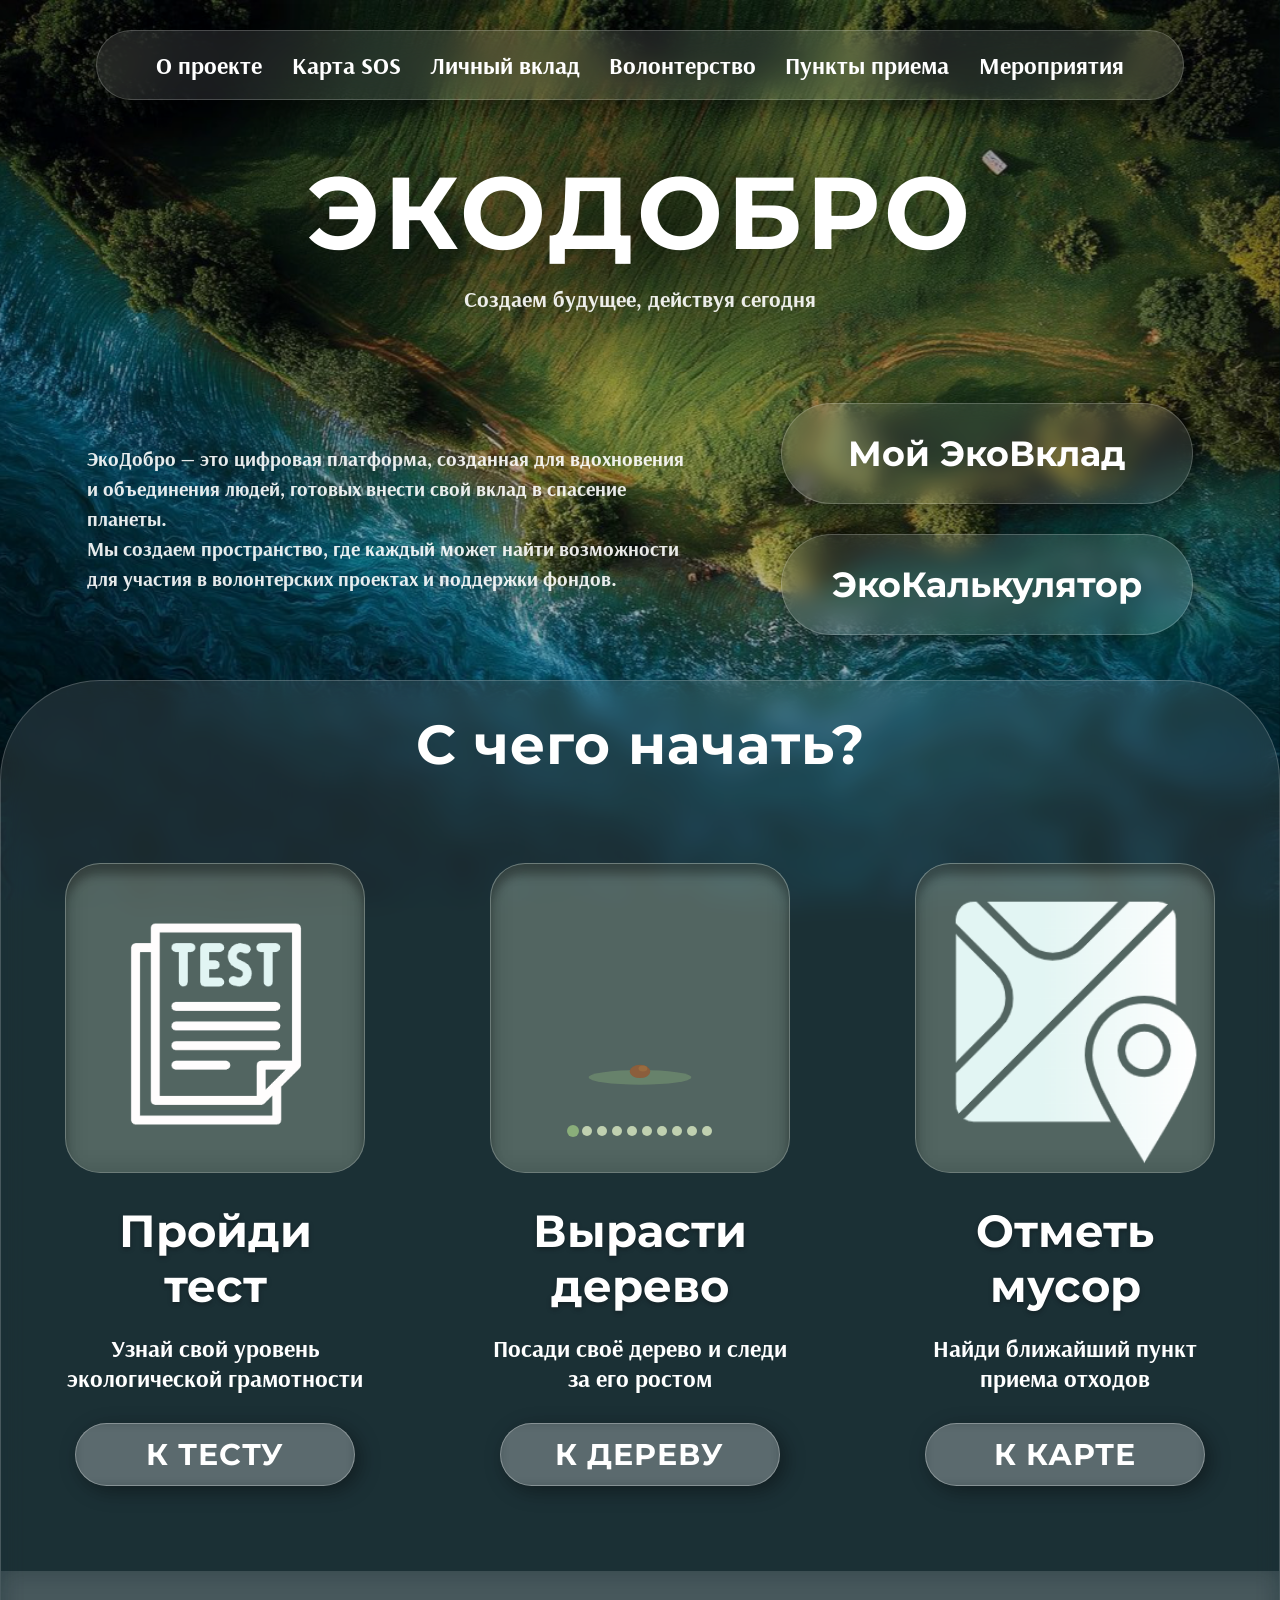
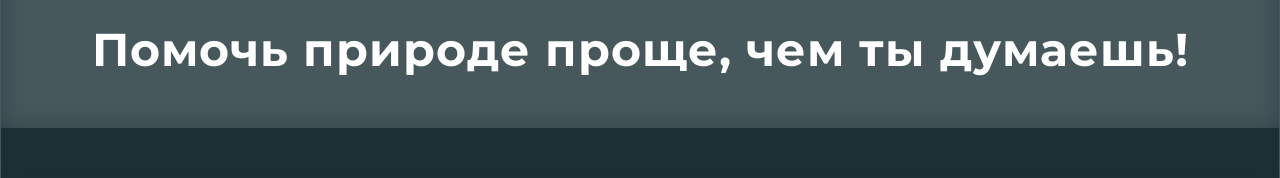
==== public_html/index.html @ e8416337 "Первый коммит: загрузка проекта ЭкоДобро" ====
<!DOCTYPE html>
<html lang="ru">
<head>
    <link rel="icon" type="image/png" href="img/logotype.png">
    <meta charset="UTF-8">
    <meta name="viewport" content="width=device-width, initial-scale=1.0">
    <title>ЭкоДобро — Главная</title>
    <!-- Подключение шрифтов Montserrat (700) и Arsenal (400, 700) -->
    <link rel="preconnect" href="https://fonts.googleapis.com">
    <link rel="preconnect" href="https://fonts.gstatic.com" crossorigin>
    <link href="https://fonts.googleapis.com/css2?family=Montserrat:wght@700&family=Arsenal:wght@400;700&display=swap" rel="stylesheet">

    <!-- Подключение вашего файла стилей -->
    <link rel="stylesheet" href="css/css.css"> 
</head>
<body>

    <div class="main-hero">
        <!-- Фоновое изображение -->
        <img class="main-hero-bg-img" src="img/Background.jpg" alt="Фон">
        <div class="main-hero-overlay"></div>
        
        <!-- ПАНЕЛЬ МЕНЮ: РАВНОМЕРНО РАСПРЕДЕЛЕНА -->
        <nav class="main-nav-panel">
            <a href="about.html">О проекте</a>
            <a href="karta-SOS.html">Карта SOS</a>
            <a href="lichniy-vclad.html">Личный вклад</a>
            <a href="volunteer.php">Волонтерство</a>
            <a href="pynkty-priema.html">Пункты приема</a>
            <a href="events.php">Мероприятия</a>
        </nav>

        <!-- ЦЕНТРАЛЬНЫЙ ЗАГОЛОВОК С ТЕНЬЮ-ПОДЛОЖКОЙ -->
        <div class="main-header">
            <div class="main-text-glow"></div> <!-- Овальная тень из ТЗ -->
            <h1>ЭКОДОБРО</h1>
            <p>Создаем будущее, действуя сегодня</p>
        </div>

        <!-- ЦЕНТРАЛЬНАЯ ЧАСТЬ -->
        <div class="main-center-content">
            <div class="main-description">
                <p>ЭкоДобро — это цифровая платформа, созданная для вдохновения и объединения людей, готовых внести свой вклад в спасение планеты.</p>
                <p>Мы создаем пространство, где каждый может найти возможности для участия в волонтерских проектах и поддержки фондов.</p>
            </div>

            <div class="main-side-buttons">
                <a href="javascript:void(0)" onclick="redirectToAccount()" class="main-glass-btn">Мой ЭкоВклад</a>
                <a href="lichniy-vclad.html#ecokalkulator" class="main-glass-btn">ЭкоКалькулятор</a>
            </div>
        </div>
        <!-- НИЖНЯЯ ЧАСТЬ -->
        <div class="main-bottom-content">
        <div class="start-text">
           <p>С чего начать?</p>
        </div>
        <div class="cards-container">
            <!-- Карточка 1 -->
            <div class="action-card">
                <div class="empty-icon-container">
                    <div class="img-test">
                     <img src = "img/test.png">
                    </div>
                </div>
                <h3 class="card-title">Пройди тест</h3>
                <p class="card-description">Узнай свой уровень экологической грамотности</p>
                <a href="lichniy-vclad.html#ecokalkulator" class="card-btn">К ТЕСТУ</a>
            </div>
            <!-- Карточка 2 -->
            <div class="action-card">
                <div class="empty-icon-container">
                    <div id="demoTreeWidget">
                </div>
                <!-- Подключаем скрипт демо-дерева -->
                <script src="js/tree_demo.js"></script></div>
                <h3 class="card-title">Вырасти дерево</h3>
                <p class="card-description">Посади своё дерево и следи за его ростом</p>
                <a href="vhod.php" class="card-btn">К ДЕРЕВУ</a>
            </div>
            <!-- Карточка 3 -->
            <div class="action-card">
                <div class="empty-icon-container">
                    <div class="img-map">
                    <img src = "img/map.png">
                    </div>
                </div>
                <h3 class="card-title">Отметь мусор</h3>
                <p class="card-description">Найди ближайший пункт приема отходов</p>
                <a href="karta-SOS.html" class="card-btn">К КАРТЕ</a>
            </div>
        </div>
        
        <!-- МОТИВАЦИОННАЯ ФРАЗА - ОТДЕЛЬНЫЙ БЛОК, НЕ ВНУТРИ КАРТОЧКИ! -->
        <div class="motivation-container">
            <div class="motivation-text">
               <p>Помочь природе проще, чем ты думаешь!</p>
            </div>
        </div>
    </div>
</div>
<script>
function redirectToAccount() {
    fetch('check_session.php')
        .then(response => response.json())
        .then(data => {
            if (data.logged_in) {
                window.location.href = 'lk.php';
            } else {
                window.location.href = 'vhod.php';
            }
        })
        .catch(() => {
            window.location.href = 'vhod.php';
        });
}
</script>
</body>
</main-body>
</html>
---- public_html/css/css.css ----
:root {
            --glass-bg: rgba(255, 255, 255, 0.1);
            --glass-border: rgba(255, 255, 255, 0.2);
            --shadow-dark: 0 10px 30px rgba(0, 0, 0, 0.5);
            --shadow-button: 5px 5px 20px rgba(0, 0, 0, 0.4);
        }
* {
    margin: 0;
    padding: 0;
    box-sizing: border-box;
}

/*===== ОБЩИЙ КОНТЕЙНЕР ДЛЯ ОСНОВНЫХ СТРАНИЦ ===============================================*/

body {
    background: #02191f;
    min-height: 100vh;
    display: flex;
    justify-content: center;
    align-items: center;
    position: relative;
}

/* Фон на всю страницу */
.hero-bg {
    position: absolute;
    top: 0;
    left: 0;
    width: 100%;
    height: 699px;
    z-index: 0;
    overflow: hidden;
}

.hero-bg img {
    width: 100%;
    height: 100%;
    object-fit: cover;
    object-position: center top;
}



/* Градиент для плавного перехода */
.gradient-transition {
    position: absolute;
    top: 0;
    left: 0;
    width: 100%;
    height: 900px;
    background: linear-gradient(to bottom, 
        rgba(2,25,31,0) 0%, 
        rgba(2,25,31,0.3) 30%,
        rgba(2,25,31,0.7) 60%,
        #02191f 100%);
    pointer-events: none;
    z-index: 1;
}

/* Контейнер контента */
.content-container {
    position: relative;
    z-index: 10;
    width: 1280px;
    margin: 0 auto;
}

main {
    position: relative;
    width: 1280px;
    background: transparent;
    min-height: 1000px;
}

/* ========== МЕНЮ ========== */
.menu-bg {
    margin: 30px auto 0; /* Центрирует меню по горизонтали */
    display: flex;
    align-items: center;
    position: relative;
    justify-content: space-evenly;
    padding: 13px 30px;
    background: var(--glass-bg);
    backdrop-filter: blur(15px);
    -webkit-backdrop-filter: blur(15px);
    border: 1px solid var(--glass-border);
    border-radius: 50px;
    width: 1200px;
    box-shadow: var(--shadow-dark);
    z-index: 100;

} 

.logo-link img {
    height: 60px; 
    display: flex;
}

.menu-bg a {
            color: white;
            text-decoration: none;
            /* ШРИФТ ARSENAL ДЛЯ МЕНЮ */
            font-family: 'Arsenal', sans-serif;
            font-weight: 700;
            font-size: 24px;
            transition: transform 0.3s ease, color 0.3s ease;
            display: inline-block;
}

.menu-bg a:hover {
    transform: scale(1.15);
    color: #d1ffd6;
}


.logo-link {
    width: 90px;
    height: 90px;
    display: inline-block;
    margin-top: -10px;
}
.logo-link:hover {
     transform: scale(1.15); /* Анимация увеличения надписей меню */
     color: #d1ffd6;
  }


.logo-link img {
    width: 100%;
    height: 100%;
    object-fit: contain;
}

/* Основной контент */
.container {
    max-width: 1240px;
    margin: 50px auto 0;
    background: #E2F5F3;
    border-radius: 60px 60px 0 0;
    padding: 55px 70px;
    position: relative;
    z-index: 2;
}

.nav-wrapper {
    font-family: 'Arsenal', sans-serif;
    font-weight: bold;
    font-size: 24px;
    color: #5a3b23;
    text-align: left;
    margin-bottom: 20px;
}

/* ========== КОЛЕСО ФОРТУНЫ ========== */

.fortune-wheel-wrapper {
    display: flex;
    justify-content: center;
    margin: 40px 0;
}

.fortune-wheel-container {
    background: linear-gradient(145deg, #f8f9e8 0%, #f0f2e0 100%);
    border-radius: 48px;
    padding: 25px 20px;
    display: flex;
    flex-direction: column;
    align-items: center;
    max-width: 500px;
    width: 100%;
    box-shadow: 0 10px 25px rgba(0, 0, 0, 0.1);
    border: 1px solid #d4e0c0;
}

.fortune-wheel-title {
    font-size: 22px;
    color: #3a6b2f;
    text-align: center;
    margin-bottom: 15px;
    font-family: 'Inter', 'Arsenal', sans-serif;
    font-weight: 700;
    letter-spacing: 1px;
}

.wheel-visual {
    display: flex;
    justify-content: center;
    width: 100%;
}

.wheel-wrapper {
    position: relative;
    width: 350px;
    height: 350px;
    margin: 10px auto 15px;
}

.wheel-svg {
    width: 100%;
    height: 100%;
    border-radius: 50%;
    box-shadow: 0 8px 20px rgba(0, 0, 0, 0.15);
    cursor: pointer;
    transition: transform 0.1s ease;
}

.wheel-svg:active {
    transform: scale(0.98);
}

.wheel-arrow {
    position: absolute;
    top: -20px;
    left: 50%;
    transform: translateX(-50%);
    width: 0;
    height: 0;
    border-left: 18px solid transparent;
    border-right: 18px solid transparent;
    border-top: 42px solid #5a8f3a;
    filter: drop-shadow(0 2px 5px rgba(0, 0, 0, 0.2));
    z-index: 10;
}

.wheel-center-dot {
    position: absolute;
    top: 50%;
    left: 50%;
    transform: translate(-50%, -50%);
    width: 28px;
    height: 28px;
    background: radial-gradient(circle, #ffd966, #e6b422);
    border-radius: 50%;
    box-shadow: 0 2px 8px rgba(0, 0, 0, 0.2);
    z-index: 5;
    border: 2px solid #fff9e6;
}

.fortune-spin-btn {
    background: linear-gradient(135deg, #6b8e23, #4a6a2a);
    border: none;
    padding: 10px 30px;
    border-radius: 40px;
    font-weight: 700;
    color: white;
    cursor: pointer;
    font-size: 16px;
    transition: all 0.3s ease;
    font-family: 'Inter', 'Arsenal', sans-serif;
    margin-bottom: 15px;
    box-shadow: 0 3px 8px rgba(0, 0, 0, 0.15);
}

.fortune-spin-btn:hover:not(:disabled) {
    transform: translateY(-2px);
    box-shadow: 0 5px 12px rgba(0, 0, 0, 0.2);
}

.fortune-spin-btn:disabled {
    background: linear-gradient(135deg, #b0b0a0, #909080);
    cursor: not-allowed;
    transform: none;
}

.fortune-complete-btn {
    background: linear-gradient(135deg, #5a9e3a, #3a7a2a);
    border: none;
    padding: 10px 30px;
    border-radius: 40px;
    font-weight: 700;
    color: white;
    cursor: pointer;
    font-size: 16px;
    transition: all 0.2s ease;
    font-family: 'Inter', 'Arsenal', sans-serif;
    margin-bottom: 12px;
    width: 100%;
    max-width: 260px;
    box-shadow: 0 3px 8px rgba(0, 0, 0, 0.15);
}

.fortune-complete-btn:hover {
    transform: translateY(-2px);
    box-shadow: 0 5px 12px rgba(0, 0, 0, 0.2);
}

.fortune-completed-badge {
    text-align: center;
    padding: 10px 18px;
    background: #c8e6c9;
    border-radius: 40px;
    color: #2c5e2a;
    font-weight: 700;
    margin-bottom: 12px;
    font-family: 'Inter', 'Arsenal', sans-serif;
    font-size: 14px;
    border: 1px solid #a5d6a7;
}

.fortune-wheel-footer {
    font-size: 12px;
    text-align: center;
    color: #7b8a5a;
    margin-top: 12px;
    font-family: 'Inter', 'Arsenal', sans-serif;
}

/* Модальное окно в стиле дерева */
.fortune-modal-overlay {
    position: fixed;
    top: 0;
    left: 0;
    right: 0;
    bottom: 0;
    background: rgba(0, 0, 0, 0.7);
    display: flex;
    justify-content: center;
    align-items: center;
    z-index: 1000;
    backdrop-filter: blur(5px);
}

.fortune-modal-content {
    background: linear-gradient(145deg, #ffffff, #f8f9e8);
    border-radius: 32px;
    padding: 30px;
    max-width: 450px;
    width: 90%;
    text-align: center;
    box-shadow: 0 20px 40px rgba(0, 0, 0, 0.3);
    animation: fortuneSlideIn 0.3s ease;
    border: 1px solid #d4e0c0;
}

.fortune-modal-emoji {
    font-size: 55px;
    margin-bottom: 12px;
}

.fortune-modal-title {
    font-size: 24px;
    color: #3a6b2f;
    margin-bottom: 15px;
    font-family: 'Inter', 'Arsenal', sans-serif;
    font-weight: 700;
}

.fortune-modal-description {
    font-size: 14px;
    color: #5a6a4a;
    line-height: 1.5;
    margin-bottom: 25px;
    font-family: 'Inter', 'Arsenal', sans-serif;
}

.fortune-modal-btn {
    background: linear-gradient(135deg, #6b8e23, #4a6a2a);
    border: none;
    padding: 10px 25px;
    border-radius: 40px;
    font-weight: 700;
    color: white;
    cursor: pointer;
    font-size: 15px;
    font-family: 'Inter', 'Arsenal', sans-serif;
    transition: all 0.2s ease;
}

.fortune-modal-btn:hover {
    transform: translateY(-2px);
    box-shadow: 0 3px 10px rgba(0, 0, 0, 0.2);
}

@keyframes fortuneSlideIn {
    from {
        transform: translateY(-50px);
        opacity: 0;
    }
    to {
        transform: translateY(0);
        opacity: 1;
    }
}

/* Адаптивность */
@media (max-width: 500px) {
    .wheel-wrapper {
        width: 280px;
        height: 280px;
    }
    .fortune-wheel-title {
        font-size: 18px;
    }
    .fortune-spin-btn, .fortune-complete-btn {
        padding: 8px 25px;
        font-size: 14px;
    }
    .wheel-arrow {
        top: -16px;
        border-left: 14px solid transparent;
        border-right: 14px solid transparent;
        border-top: 34px solid #5a8f3a;
    }
}
/*===== ПОДВАЛ ================================================================================== */

.footer {
    background: #8aae7a;
     margin: 50px -70px -55px;
    padding: 50px 80px;
    display: flex;
    justify-content: space-between;
    width: 1240px;
    position: relative;
}

.footer-column {
    flex: 1;
}

.footer-column h5 {
    font-size: 24px;
    color: #ebfbf9; 
    margin-bottom: 25px;
    font-family: 'Montserrat', sans-serif;
    font-weight: 600;
    position: relative;
    display: inline-block;
}

/* Декоративная линия под заголовком */
.footer-column h5::after {
    content: '';
    position: absolute;
    bottom: -8px;
    left: 0;
    width: 40px;
    height: 2px;
    background: #ebfbf9;
    border-radius: 2px;
}

.footer-column p {
    color: #ebfbf9;
    line-height: 1.8;
    font-family: 'Montserrat', sans-serif;
    font-size: 16px;
    opacity: 0.85; /* Немного прозрачности для элегантности */
}

/* Ссылки в футере (если будут) */
.footer-column a {
    color: #ebfbf9;
    text-decoration: none;
    transition: opacity 0.3s ease;
}

.footer-column a:hover {
    opacity: 0.7;
    text-decoration: underline;
}




/*===== КОНТЕЙНЕР ДЛЯ ГЛАВНОЙ СТРАНИЦЫ ========================================================== */

main-body, html {
    margin: 0;
    padding: 0;
    width: 100%;
    height: 100%;
    overflow-x: hidden;
    background-color: #000;
}

.main-hero {
    position: relative;
    width: 100%;
    min-height: 100vh;
    display: flex;
    flex-direction: column;
    align-items: center;
}

/* Фоновое изображение */
.main-hero-bg-img {
    position: fixed;
    top: 0;
    left: 0;
    width: 100%;
    height: 100%;
    object-fit: cover;
    z-index: 0;
}

/* Затемнение поверх фона */
.main-hero-overlay {
    position: fixed;
    top: 0;
    left: 0;
    width: 100%;
    height: 100%;
    background: linear-gradient(rgba(0, 0, 0, 0.3), rgba(0, 0, 0, 0.2));
    z-index: 1;
}

/* 3. МЕНЮ: РАВНОМЕРНОЕ РАСПРЕДЕЛЕНИЕ */
.main-nav-panel {
    position: relative;
    z-index: 10;
    margin-top: 30px;
    margin-bottom: 50px;
    display: flex;
    align-items: center;
    justify-content: space-evenly;
    padding: 19px 30px;
    background: var(--glass-bg);
    backdrop-filter: blur(15px);
    -webkit-backdrop-filter: blur(15px);
    border: 1px solid var(--glass-border);
    border-radius: 50px;
    width: 85%;
    max-width: 1100px;
    box-shadow: var(--shadow-dark);
}

.main-nav-panel a {
    color: white;
    text-decoration: none;
    font-family: 'Arsenal', sans-serif;
    font-weight: 700;
    font-size: 24px;
    transition: transform 0.3s ease, color 0.3s ease;
    display: inline-block;
}

.main-nav-panel a:hover {
    transform: scale(1.15);
    color: #d1ffd6;
}
 /*====== ГЛАВНАЯ СТРАНИЦА ============================================================================*/

.main-header {
    position: relative;
    z-index: 10;
    text-align: center;
    margin-top: auto;
    margin-bottom: auto;
    flex: 1;
    display: flex;
    flex-direction: column;
    justify-content: center;
}


/* Овальная тень за текстом (как на вашем фото) */
.main-text-glow {
    position: absolute;
    top: 50%;
    left: 50%;
    transform: translate(-50%, -50%);
    width: 800px;
    height: 300px;
    background: radial-gradient(ellipse at center, rgba(0,0,0,0.5) 0%, rgba(0,0,0,0) 70%);
    z-index: 1;
    pointer-events: none;
}

.main-header h1 {
    position: relative;
    z-index: 2;
    font-family: 'Montserrat', sans-serif;
    font-weight: 700;
    font-size: clamp(60px, 8vw, 110px);
    margin: 0;
    letter-spacing: 4px;
    color: #fff;
    text-transform: uppercase;
}

.main-header p {
    position: relative;
    z-index: 2;
    font-family: 'Arsenal', sans-serif;
    font-weight: 700;
    font-size: 22px;
    margin-top: 10px;
    opacity: 0.9;
    color: white;
}


/* НИЖНЯЯ ЧАСТЬ: ТЕКСТ И КНОПКИ */
.main-center-content {
    position: relative;
    z-index: 10;
    display: flex;
    justify-content: space-around;
    align-items: center;
    width: 100%;
    max-width: 1200px;
    padding-bottom: 45px;
    padding-top: 90px;
    margin-top: auto;
}

.main-description {
    position: relative;
    width: 50%;
    font-family: 'Arsenal', sans-serif;
    font-weight: 700;
    font-size: 20px;
    line-height: 1.5;
    color: rgba(255,255,255,0.9);
}

.main-side-buttons {
    display: flex;
    flex-direction: column;
    gap: 30px;
}

/* КНОПКИ: ШРИФТ MONTSERRAT ЖИРНЫЙ */
.main-glass-btn {
    background: var(--glass-bg);
    backdrop-filter: blur(10px);
    -webkit-backdrop-filter: blur(10px);
    border: 1px solid var(--glass-border);
    border-radius: 65px;
    padding: 28px 50px;
    font-family: 'Montserrat', sans-serif;
    font-weight: 700;
    font-size: 35px;
    color: white;
    text-decoration: none;
    text-align: center;
    box-shadow: var(--shadow-button);
    transition: transform 0.3s cubic-bezier(0.175, 0.885, 0.32, 1.275), background 0.3s ease;
}

/* АНИМАЦИЯ УВЕЛИЧЕНИЯ КНОПОК */
.main-glass-btn:hover {
    transform: scale(1.1);
    background: rgba(255, 255, 255, 0.2);
    box-shadow: 0 15px 40px rgba(0, 0, 0, 0.6);
}

.main-bottom-content {
    position: relative;
    z-index: 10;
    width: 100%;
    background: var(--glass-bg);
    backdrop-filter: blur(12px);
    -webkit-backdrop-filter: blur(12px);
    padding: 20px 0 50px 0;
    display: flex;
    flex-direction: column;
    align-items: center;
    /* Скругляем только верхние углы */
    border-radius: 100px 100px 0 0;
    border-left: 1px solid var(--glass-border);
    border-top: 1px solid var(--glass-border);
    border-right: 1px solid var(--glass-border);
    border-bottom: none;
}

.start-text {
    font-family: 'Montserrat', sans-serif;
    font-weight: 700;
    font-size: 55px;
    color: white;
    margin-bottom: 45px;
    letter-spacing: 1px;
    padding: 10px 28px;
    display: inline-block;
    text-align: center;
}

.cards-container {
    display: flex;
    justify-content: center;
    align-items: stretch;
    gap: 75px;
    flex-wrap: wrap;
    max-width: 1300px;
    width: 100%;
    margin: 0 auto 25px auto;
}
.action-card {
    padding: 30px 25px;
    width: 350px;
    text-align: center;
    border-radius: 48px;
    transition: transform 0.3s ease, box-shadow 0.3s ease;
    display: flex;
    flex-direction: column;
    align-items: center;
    justify-content: space-between;
}

.empty-icon-container {
    background: rgba(210, 230, 190, 0.2);
    backdrop-filter: blur(12px);
    -webkit-backdrop-filter: blur(12px);
    border: 1px solid var(--glass-border);
    box-shadow: inset 0 10px 10px rgba(0,0,0,0.3);
    border-radius: 35px;
    padding: 30px 25px;
    margin-bottom: 30px;
    width: 300px;
    height: 310px;
}

.card-title {
    font-family: 'Montserrat', sans-serif;
    font-weight: 700;
    font-size: 45px;
    color: white;
    width: 220px;
    margin: 0 0 20px 0;
    text-shadow: 0 2px 5px rgba(0,0,0,0.3);
}

.card-description {
    font-family: 'Arsenal', sans-serif;
    font-weight: 700;
    font-size: 24px;
    color: white;
    margin: 0 0 20px 0;
}

/* Кнопки внутри карточек (стиль как на фото) */
.card-btn {
    display: inline-block;
    background: rgba(255, 255, 255, 0.2);
    backdrop-filter: blur(5px);
    border: 1px solid rgba(255, 255, 255, 0.3);
    border-radius: 40px;
    padding: 12px 10px;
    margin-top: 10px;
    font-family: 'Montserrat', sans-serif;
    font-weight: 700;
    font-size: 30px;
    color: white;
    text-decoration: none;
    letter-spacing: 1px;
    transition: all 0.3s ease;
    width: 280px;
    box-shadow: var(--shadow-button);
}

.card-btn:hover {
    transform: scale(1.1);
    background: rgba(255, 255, 255, 0.2);
    box-shadow: 0 15px 40px rgba(0, 0, 0, 0.6);
}

/* Мотивационная фраза внизу */

.motivation-container {
        position: relative;
        z-index: 10;
        width: 100%;
        background: var(--glass-bg);
        backdrop-filter: blur(12px);
        -webkit-backdrop-filter: blur(12px);
        margin-top: 30px;
        padding: 30px 0 30px 0;
        display: flex;
        flex-direction: column;
        align-items: center;
}

.motivation-text {
    font-family: 'Montserrat', sans-serif;
    font-weight: 700;
    font-size: 46px;
    color: white;
    margin: 10px;
    letter-spacing: 1px;
    padding: 10px 28px;
    display: inline-block;
    text-align: center;
}

.img-test {
    position: relative;
    width: 275px;
    height: 280px;
    border-radius: 16px;
    overflow: hidden;
    display: flex;
    right: 15px;
    top: -10px;
}

.img-map{
    position: relative;
    width: 275px;
    height: 280px;
    border-radius: 16px;
    overflow: hidden;
    display: flex;
    right: 5px;
}



/* ========== АДАПТИВНОСТЬ ========== */
@media (max-width: 1200px) {
    .nav-panel a {
        font-size: 20px;
    }
    
    .glass-btn {
        font-size: 28px;
        padding: 22px 40px;
    }
    
    .description {
        font-size: 18px;
        width: 55%;
    }
}

@media (max-width: 900px) {
    .nav-panel {
        flex-wrap: wrap;
        gap: 15px;
        padding: 15px 20px;
    }
    
    .nav-panel a {
        font-size: 16px;
    }
    
    .bottom-content {
        flex-direction: column;
        align-items: center;
        gap: 40px;
        text-align: center;
        padding-bottom: 50px;
    }
    
    .description {
        width: 100%;
    }
    
    .side-buttons {
        flex-direction: row;
        flex-wrap: wrap;
        justify-content: center;
    }
    
    .glass-btn {
        font-size: 22px;
        padding: 18px 30px;
    }
    
    .main-header p {
        font-size: 18px;
    }
    
    .text-glow {
        width: 500px;
        height: 200px;
    }
}

@media (max-width: 600px) {
    .nav-panel {
        width: 95%;
        gap: 10px;
    }
    
    .nav-panel a {
        font-size: 14px;
    }
    
    .glass-btn {
        font-size: 18px;
        padding: 14px 25px;
    }
    
    .description {
        font-size: 16px;
    }
    
    .main-header p {
        font-size: 16px;
    }
    
    .text-glow {
        width: 350px;
        height: 150px;
    }
    
    .bottom-content {
        padding-bottom: 30px;
    }
}

/*====== О ПРОЕКТЕ ==================================================================================*/

.about-section {
    margin: 10px 0 1px;
}

.about-title {
    font-family: 'Montserrat', sans-serif;
    font-weight: bold;
    font-size: 64px;
    color: #5a3b23;
    text-align: left;
    margin-bottom: 40px;
}

.about-text p {
    font-family: 'Arsenal', sans-serif;
    font-weight: bold;
    font-size: 24px;
    line-height: 1.3;
    color: #5a3b23;
}

/* Блок "Что мы делаем?" */
.what-we-do {
    margin: 40px 0 80px;
}

.about-section-title {
    font-family: 'Montserrat', sans-serif;
    font-weight: bold;
    font-size: 48px;
    color: #5a3b23;
    margin-bottom: 25px;
}

.about-section-text {
    font-family: 'Arsenal', sans-serif;
    font-weight: bold;
    font-size: 24px;
    line-height: 1.3;
    color: #5a3b23;
}

/* Информационные блоки - текст обтекает картинку */
.about-info-block {
    margin: 40px 0;
}

/* Контейнер для текста с картинкой внутри */
.about-info-content {
    overflow: visible;
    position: relative;
}

/* Картинка плавает внутри текста */
.about-info-image {
    float: right;
    width: 320px;
    position: relative;
    margin: 15px 0 20px 40px;

}

/* Задний слой (оливковый прямоугольник, который выглядывает) */
.about-image-back {
    position: absolute;
    width: 443px;
    height: 296px;
    background: #8aae7a;
    border-radius: 50px;
    z-index: 1;
    top: 20px;
    right: -130px;
}

/* Передний слой (сама фотография) */
.about-image-front {
    position: relative;
    width: 443px;
    height: 296px;
    border-radius: 50px;
    box-shadow: -2px -4px 6px 0px rgba(0, 0, 0, 0.2);
    overflow: hidden;
    z-index: 2;
    background: white;
    right: 15px;
}

.about-image-front img {
    width: 100%;
    height: 100%;
    object-fit: cover;
    border-radius: 50px 50px 0 50px;
    display: block;
}


/* Заголовок не обтекает картинку */
.about-block-title {
    font-family: 'Montserrat', sans-serif;
    font-weight: bold;
    font-size: 40px;
    color: #5a3b23;
    margin-bottom: 25px;
}

/* Текст обтекает картинку */
.about-block-intro {
    font-family: 'Arsenal', sans-serif;
    font-weight: bold;
    font-size: 24px;
    line-height: 1.3;
    color: #5a3b23;
    margin-bottom: 25px;
}

.about-block-list {
    list-style: none;
    padding-left: 0;
}

.about-block-list li {
    font-family: 'Arsenal', sans-serif;
    font-weight: bold;
    font-size: 24px;
    line-height: 1.3;
    color: #5a3b23;
    margin-bottom: 15px;
    padding-left: 25px;
    position: relative;
}

.about-block-list li::before {
    content: "·";
    position: absolute;
    left: 0;
    color: #5a3b23;
    font-size: 28px;
}

/* Заключительный текст */
.about-conclusion {
    text-align: center;
    margin: 80px 0 60px;
    padding: 40px 0;
    clear: both;
}

.about-conclusion p {
    font-family: 'Montserrat', sans-serif;
    font-weight: bold;
    font-size: 36px;
    line-height: 1.3;
    color: #5a3b23;
    margin-bottom: 20px;
}

.about-conclusion p:last-child {
    margin-bottom: 0;
}

/*====== МЕРОПРИЯТИЯ ================================================================================*/

.events-title {
    font-family: 'Montserrat', sans-serif;
    font-weight: bold;
    font-size: 64px;
    color: #5a3b23;
    text-align: left;
    margin-bottom: 40px;
}

.events-sub-title {
    font-family: 'Montserrat', sans-serif;
    font-weight: bold;
    font-size: 48px;
    color: #5a3b23;
    text-align: left;
    margin-bottom: 40px;
}

/* Карусель */
.events-carousel-section {
    margin: 40px 0 80px;
}

.events-carousel-container {
    position: relative;
    overflow: hidden;
    border-radius: 65px;
    background: #8aae7a;
    padding: 40px;
}

.events-carousel-track {
    display: flex;
    transition: transform 0.5s ease-in-out;
}

.events-carousel-slide {
    flex: 0 0 100%;
    padding: 0 20px;
    cursor: pointer;
}

.events-carousel-card {
    background: white;
    border-radius: 20px;
    overflow: hidden;
    box-shadow: 0 10px 30px rgba(0, 0, 0, 0.1);
    transition: transform 0.3s, box-shadow 0.3s;
}

.events-carousel-card:hover {
    transform: translateY(-5px);
    box-shadow: 0 15px 40px rgba(0, 0, 0, 0.2);
}

.events-carousel-card img {
    width: 100%;
    height: 280px;
    object-fit: cover;
    transition: transform 0.3s;
    cursor: pointer;
}

.events-carousel-card:hover img {
    transform: scale(1.05);
}

.events-carousel-card-content {
    padding: 20px;
}

.events-carousel-card-content h3 {
    font-size: 20px;
    color: #5a3b23;
    margin-bottom: 10px;
}

.events-carousel-card-content p {
    color: #666;
    margin-bottom: 15px;
}

.events-nav-btn {
    position: absolute;
    top: 50%;
    transform: translateY(-50%);
    width: 40px;
    height: 40px;
    background: white;
    border: none;
    border-radius: 50%;
    cursor: pointer;
    font-size: 24px;
    box-shadow: 0 2px 10px rgba(0, 0, 0, 0.2);
    z-index: 10;
    transition: transform 0.2s;
}

.events-nav-btn:hover {
    transform: translateY(-50%) scale(1.05);
}

.events-nav-prev {
    left: 20px;
}

.events-nav-next {
    right: 20px;
}

/* Карточки мероприятий */
.events-list {
    display: flex;
    flex-direction: column;
    gap: 40px;
}

.events-card {
    background: white;
    border-radius: 81px;
    overflow: hidden;
    display: flex;
    min-height: 729px;
    box-shadow: 0 4px 20px rgba(0, 0, 0, 0.1);
    scroll-margin-top: 100px;
    transition: box-shadow 0.3s;
}

.events-card:target {
    box-shadow: 0 0 0 3px #8aae7a, 0 8px 30px rgba(0, 0, 0, 0.2);
    animation: highlight 1s ease;
}

@keyframes highlight {
    0% {
        background-color: rgba(138, 174, 122, 0.2);
    }
    100% {
        background-color: transparent;
    }
}

.events-image {
    flex: 0 0 411px;
    overflow: hidden;
}

.events-image img {
    width: 100%;
    height: 100%;
    object-fit: cover;
    transition: transform 0.3s;
}

.events-card:hover .events-image img {
    transform: scale(1.05);
}

.events-content {
    flex: 1;
    padding: 50px 40px;
}

.event-title {
    font-family: 'Grenze', sans-serif;
    font-size: 28px;
    font-weight: 600;
    color: #5a3b23;
    margin-bottom: 25px;
}

.events-details {
    display: flex;
    flex-direction: column;
    gap: 12px;
    margin: 25px 0;
}

.events-detail-item {
    display: flex;
    align-items: center;
    gap: 12px;
    font-family: 'Inter', sans-serif;
    font-size: 15px;
    color: #5a3b23;
}

.events-detail-icon {
    width: 20px;
    height: 20px;
    display: inline-flex;
    align-items: center;
    justify-content: center;
}

.events-detail-icon img {
    width: 100%;
    height: 100%;
    object-fit: contain;
}

.events-description {
    font-family: 'Inter', sans-serif;
    font-size: 15px;
    line-height: 1.6;
    color: #5a3b23;
    margin: 25px 0;
}

.events-description p {
    margin-bottom: 15px;
}

.events-btn-more {
    display: inline-block;
    background: #8aae7a;
    color: white;
    text-decoration: none;
    padding: 10px 40px;
    border-radius: 80px;
    font-family: 'Arsenal', sans-serif;
    font-weight: bold;
    font-size: 24px;
    margin-top: 20px;
    transition: background 0.3s;
    border: none;
    cursor: pointer;
}

.events-btn-more:hover {
    background: #6d8f5a;
}

/*====== КАРТА SOS ===================================================================================*/

.main-title {
    font-family: 'Montserrat', sans-serif;
    font-weight: 700;
    font-size: 64px;
    text-align: left;
    color: #5a3b23;
    line-height: 1.3;
    margin-bottom: 20px;
}

/* ========== ПОДЗАГОЛОВОК ========== */
.subtitle {
    font-family: 'Arsenal', sans-serif;
    font-weight: 700;
    font-size: 35px;
    color: #5a3b23;
    line-height: 1.3;
    text-align: left;
    margin-bottom: 50px;
}

/* ========== КАРТА ========== */
.sos-map-card {
    width: 100%;
    max-width: 1000px;
    margin: 0 auto 80px auto;
    background: linear-gradient(to right, #536849 40%, #76916A 80%, #9DBF8D 100%);
    border-radius: 30px;
    box-shadow: 0 10px 25px -5px rgba(0, 0, 0, 0.1);
    padding: 30px 30px 30px 30px;
    position: relative;
}

.sos-map-placeholder {
    width: 100%;
    min-height: 420px;
    background: rgba(255, 255, 255, 0.9);
    border-radius: 20px;
    overflow: hidden;
    display: flex;
    align-items: center;
    justify-content: center;
    font-family: 'Inter', sans-serif;
    font-size: 18px;
    color: #5a6b4a;
    box-shadow: 0 10px 25px -5px rgba(0, 0, 0, 0.1);
    overflow: hidden;
}

/* ========== КНОПКА ЗАГРУЗИТЬ ФОТО ========== */
.sos-upload-btn {
    display: flex;
    background: #8aae7a;
    backdrop-filter: blur(2px);
    height: 84px;
    align-items: center;
    justify-content: center;
    border-radius: 50px;
    width: 100%;
    max-width: 472px;
    margin: 0 auto 40px auto;
    cursor: pointer;
    transition: all 0.3s ease;
    box-shadow: 10px 10px 4px 0px rgba(0, 0, 0, 0.25), inset 5px 5px 4px 0px rgba(0, 0, 0, 0.25);
    border: none;
}

.sos-upload-btn:hover {
    transform: scale(1.02);
    background: rgba(97, 140, 65, 1);
}

.sos-upload-btn span {
    font-family: 'Montserrat', sans-serif;
    font-weight: 700;
    font-size: 40px;
    letter-spacing: -1px;
    color: #ebfbf9;
    line-height: 1.3;
    text-align: center;
}

.modal {
    display: none;
    position: fixed;
    z-index: 1000;
    left: 0;
    top: 0;
    width: 100%;
    height: 100%;
    background-color: rgba(0, 0, 0, 0.5);
    align-items: center;
    justify-content: center;
}

.modal-content {
    background-color: #fff;
    padding: 30px;
    border-radius: 20px;
    width: 90%;
    max-width: 500px;
    position: relative;
    box-shadow: 0 20px 40px rgba(0, 0, 0, 0.2);
}

.close-btn {
    position: absolute;
    right: 20px;
    top: 15px;
    font-size: 28px;
    font-weight: bold;
    cursor: pointer;
    color: #999;
    transition: color 0.3s ease;
}

.close-btn:hover {
    color: #333;
}

.modal-content h3 {
    font-family: 'Montserrat', sans-serif;
    font-size: 24px;
    color: #5a3b23;
    margin-bottom: 20px;
    text-align: center;
}

.modal-content label {
    font-family: 'Inter', sans-serif;
    font-weight: 500;
    color: #5a3b23;
    display: block;
    margin-top: 15px;
    margin-bottom: 5px;
}

.modal-content input,
.modal-content textarea {
    width: 100%;
    padding: 12px;
    border: 1px solid #ccc;
    border-radius: 8px;
    font-size: 16px;
    font-family: 'Inter', sans-serif;
}

.modal-content textarea {
    resize: vertical;
}

.submit-btn {
    background-color: #8aae7a;
    color: white;
    padding: 12px 24px;
    border: none;
    border-radius: 8px;
    cursor: pointer;
    margin-top: 20px;
    width: 100%;
    font-size: 16px;
    font-weight: 600;
    transition: background-color 0.3s ease;
}

.submit-btn:hover {
    background-color: #6a9460;
}

/*====== ЛИЧНЫЙ ВКЛАД ===============================================================================*/

.main-title {
    font-family: 'Montserrat', sans-serif;
    font-weight: 700;
    font-size: 64px;
    color: #5a3b23;
    text-align: left;
    margin-bottom: 30px;
}

/* ========== ПОДЗАГОЛОВОК ========== */
.subtitle-text {
    font-family: 'Arsenal', sans-serif;
    font-weight: 700;
    font-size: 24px;
    color: #5a3b23;
    line-height: 1.4;
    text-align: left;
    margin-bottom: 60px;
}

/* ========== БЛОК РАЗДЕЛЬНЫЙ СБОР МУСОРА ========== */
.waste-block {
    margin-bottom: 80px;
}

.waste-header {
    display: flex;
    align-items: center;
    gap: 15px;
    margin-bottom: 25px;
}

.leaf-icon {
    width: 43px;
    height: 43px;
}

.leaf-icon img {
    width: 100%;
    height: 100%;
    object-fit: contain;
    mix-blend-mode: darken;
}

.waste-title {
    font-family: 'Montserrat', sans-serif;
    font-weight: 700;
    font-size: 48px;
    color: #5a3b23;
}

.waste-description {
    font-family: 'Arsenal', sans-serif;
    font-weight: 700;
    font-size: 24px;
    color: #5a3b23;
    line-height: 1.3;
    margin-bottom: 30px;
}

.waste-content-wrapper {
    display: flex;
    gap: 40px;
    flex-wrap: wrap;
}

.waste-text-column {
    flex: 1;
    min-width: 280px;
}

.waste-main-text {
    font-family: 'Arsenal', sans-serif;
    font-weight: 700;
    font-size: 24px;
    color: #5a3b23;
    line-height: 1.3;
    margin-bottom: 25px;
}

.waste-important {
    font-family: 'Arsenal', sans-serif;
    font-weight: 700;
    font-size: 24px;
    color: #5a3b23;
    line-height: 1.3;
    background: rgba(138, 174, 122, 0.2);
    padding: 15px 20px;
    border-radius: 20px;
}

/* Иконки */
.icons-container {
    flex: 0 0 400px;
    position: relative;
    min-height: 450px;
}

.icon-item {
    position: absolute;
    transition: transform 0.3s ease;
}

.icon-item:hover {
    transform: scale(1.1) !important;
}

.icon-apple {
    left: 40px;
    top: 20px;
    width: 110px;
    height: 110px;
    transform: rotate(-15deg);
}

.icon-apple img {
    width: 100%;
    height: 100%;
    object-fit: contain;
}

.icon-nut {
    left: 45px;
    top: 280px;
    width: 110px;
    height: 110px;
}

.icon-nut img {
    width: 100%;
    height: 100%;
    object-fit: contain;
}

.icon-bottle {
    left: 280px;
    top: 20px;
    width: 130px;
    height: 130px;
    transform: rotate(-9deg);
}

.icon-bottle img {
    width: 100%;
    height: 100%;
    object-fit: contain;
}

.icon-recycle {
    left: 170px;
    top: 160px;
    width: 110px;
    height: 110px;
}

.icon-recycle img {
    width: 100%;
    height: 100%;
    object-fit: contain;
}

.icon-drink {
    left: 280px;
    top: 260px;
    width: 130px;
    height: 130px;
    transform: rotate(15deg);
}

.icon-drink img {
    width: 100%;
    height: 100%;
    object-fit: contain;
}

/* ========== КАЛЬКУЛЯТОР ========== */
.calculator-section {
    margin: 60px 0;
    text-align: center;
}

.calculator-title {
    font-family: 'Montserrat', sans-serif;
    font-weight: 700;
    font-size: 40px;
    color: #5a3b23;
    text-align: left;
    margin-bottom: 30px;
}

.calculator-embed {
    max-width: 903px;
    margin: 0 auto;
    min-height: 710px;
}

.embed-content {
    width: 100%;
    min-height: 710px;
    border-radius: 24px;
    display: flex;
    align-items: center;
    justify-content: center;
    overflow: hidden;
    box-shadow: 0 20px 35px -10px rgba(0, 0, 0, 0.1);
}

.madtest {
    width: 100%;
    min-height: 710px;
}

/* ========== БЛОК ЭКОНОМИЯ РЕСУРСОВ ========== */
.eco-resources-section {
    margin: 60px 0;
    width: 100%;
}

.eco-resources-container {
    width: 100%;
    max-width: 1100px;
    margin: 0 auto;
}

.eco-section-title {
    font-family: 'Montserrat', sans-serif;
    font-weight: 700;
    font-size: 48px;
    color: #5a3b23;
    text-align: left;
    margin-bottom: 16px;
    letter-spacing: -0.5px;
}

.eco-section-subtitle {
    font-family: 'Arsenal', sans-serif;
    font-weight: 700;
    font-size: 24px;
    color: #5a3b23;
    line-height: 1.3;
    margin-bottom: 30px;
}

/* Сетка карточек */
.eco-cards-grid {
    display: grid;
    grid-template-columns: repeat(2, 1fr);
    gap: 32px;
    margin-bottom: 48px;
}

/* Карточка */
.eco-card {
    background: white;
    border-radius: 32px;
    padding: 28px;
    box-shadow: 0 20px 35px -10px rgba(0, 0, 0, 0.1);
    transition: transform 0.3s ease, box-shadow 0.3s ease;
}

.eco-card:hover {
    transform: translateY(-6px);
    box-shadow: 0 30px 45px -12px rgba(0, 0, 0, 0.2);
}

.eco-card-icon {
    width: 64px;
    height: 64px;
    background: #8aae7a;
    border-radius: 24px;
    display: flex;
    align-items: center;
    justify-content: center;
    margin-bottom: 20px;
    font-size: 32px;
    transition: transform 0.2s ease;
}

.eco-card:hover .eco-card-icon {
    transform: scale(1.05);
}

.eco-card-title {
    font-family: 'Arsenal', sans-serif;
    font-weight: 700;
    font-size: 28px;
    color: #2c5e2a;
    margin-bottom: 20px;
    border-left: 4px solid #8aae7a;
    padding-left: 16px;
}

.eco-habits-list {
    list-style: none;
}

.eco-habit-item {
    display: flex;
    align-items: flex-start;
    gap: 12px;
    margin-bottom: 16px;
    padding: 4px 8px;
    border-radius: 12px;
}

.eco-habit-checkbox {
    width: 22px;
    height: 22px;
    border: 2px solid #8aae7a;
    border-radius: 6px;
    background: white;
    flex-shrink: 0;
    margin-top: 2px;
    cursor: pointer;
}

.eco-habit-text {
    font-family: 'Inter', sans-serif;
    font-size: 15px;
    font-weight: 500;
    color: #2c3e2a;
    line-height: 1.4;
    flex: 1;
}

/* Блок статистики */
.eco-stats-section {
    background: white;
    border-radius: 32px;
    padding: 32px 40px;
    margin-bottom: 48px;
    box-shadow: 0 10px 25px -5px rgba(0, 0, 0, 0.05);
}

.eco-stats-title {
    font-family: 'Arsenal', sans-serif;
    font-weight: 700;
    font-size: 24px;
    color: #2c5e2a;
    margin-bottom: 24px;
    text-align: center;
}

.eco-stats-grid {
    display: flex;
    justify-content: center;
    gap: 48px;
    flex-wrap: wrap;
}

.eco-stat-card {
    flex: 0 1 auto;
    min-width: 180px;
    text-align: center;
    padding: 20px 24px;
    background: #e8f0e5;
    border-radius: 24px;
    transition: transform 0.2s ease;
}

.eco-stat-card:hover {
    transform: translateY(-4px);
}

.eco-stat-value {
    font-family: 'Grenze', sans-serif;
    font-size: 36px;
    font-weight: 800;
    color: #8aae7a;
    transition: transform 0.2s ease;
}

.eco-stat-value.updated {
    transform: scale(1.1);
}

.eco-stat-label {
    font-family: 'Inter', sans-serif;
    font-size: 14px;
    font-weight: 500;
    color: #5a6b4a;
    margin-top: 8px;
}

/* Прогресс-бар */
.eco-progress-section {
    background: white;
    border-radius: 32px;
    padding: 24px 32px;
    margin-bottom: 48px;
    box-shadow: 0 10px 25px -5px rgba(0, 0, 0, 0.05);
}

.eco-progress-header {
    display: flex;
    justify-content: space-between;
    align-items: baseline;
    flex-wrap: wrap;
    gap: 16px;
    margin-bottom: 16px;
}

.eco-progress-title {
    font-family: 'Arsenal', sans-serif;
    font-weight: 700;
    font-size: 20px;
    color: #2c5e2a;
}

.eco-progress-percent {
    font-family: 'Grenze', sans-serif;
    font-size: 24px;
    font-weight: 800;
    color: #8aae7a;
}

.eco-progress-bar-bg {
    width: 100%;
    height: 12px;
    background: #e8f0e5;
    border-radius: 20px;
    overflow: hidden;
}

.eco-progress-bar-fill {
    height: 100%;
    background: linear-gradient(90deg, #8aae7a, #6a9460);
    border-radius: 20px;
    width: 0%;
    transition: width 0.3s ease;
}

/* ========== БЛОК ЭКОЛОГИЧНОЕ ПИТАНИЕ ========== */
.eco-food-section {
    margin: 80px 0 60px;
    width: 100%;
}

.food-section-title {
    font-family: 'Montserrat', sans-serif;
    font-weight: 700;
    font-size: 48px;
    color: #5a3b23;
    text-align: left;
    margin-bottom: 16px;
    letter-spacing: -0.5px;
}

.food-section-subtitle {
    font-family: 'Arsenal', sans-serif;
    font-weight: 700;
    font-size: 24px;
    color: #5a3b23;
    line-height: 1.3;
    margin-bottom: 30px;
}

.food-cards-grid {
    display: grid;
    grid-template-columns: repeat(3, 1fr);
    gap: 28px;
    margin-bottom: 40px;
}

.food-card {
    background: white;
    border-radius: 28px;
    padding: 28px 24px;
    transition: transform 0.3s ease, box-shadow 0.3s ease;
    box-shadow: 0 4px 12px rgba(0, 0, 0, 0.05);
}

.food-card:hover {
    transform: translateY(-6px);
    box-shadow: 0 20px 30px -12px rgba(0, 0, 0, 0.15);
}

.food-card-icon {
    font-size: 52px;
    margin-bottom: 20px;
    display: inline-block;
}

.food-card-title {
    font-family: 'Arsenal', sans-serif;
    font-weight: 700;
    font-size: 22px;
    color: #2c5e2a;
    margin-bottom: 12px;
    line-height: 1.3;
}

.food-card-text {
    font-family: 'Inter', sans-serif;
    font-size: 15px;
    font-weight: 500;
    color: #5a6b4a;
    line-height: 1.5;
}

.food-card-empty {
    opacity: 0;
    pointer-events: none;
}

.food-footer {
    text-align: center;
    padding-top: 24px;
    margin-top: 8px;
}

.food-footer-text {
    font-family: 'Arsenal', sans-serif;
    font-size: 18px;
    font-style: italic;
    color: #8aae7a;
    letter-spacing: 0.3px;
}

/*====== ЛИЧНЫЙ КАБИНЕТ ============================================================================*/

.header-row {
    display: flex;
    justify-content: space-between;
    align-items: center;
    margin-bottom: 40px;
    flex-wrap: wrap;
    gap: 20px;
}

.main-title {
    font-family: 'Montserrat', sans-serif;
    font-weight: 700;
    font-size: 64px;
    color: #5a3b23;
    margin: 0;
}

.logout-btn {
    background: #8aae7a;
    width: 60px;
    height: 60px;
    border-radius: 30px;
    display: flex;
    align-items: center;
    justify-content: center;
    cursor: pointer;
    box-shadow: 3px 2px 4px 0px rgba(0,0,0,0.4);
    transition: transform 0.2s ease, background 0.2s ease;
    border: none;
}

.logout-btn:hover {
    transform: scale(1.05);
    background: #6a9460;
}

.logout-btn img {
    width: 32px;
    height: 32px;
    object-fit: contain;
}

/* ========== КАРТОЧКА ЛИЧНЫХ ДАННЫХ ========== */
.profile-card {
    background: #8aae7a;
    border-radius: 65px;
    box-shadow: 4px 4px 4px 0px rgba(0,0,0,0.5);
    padding: 40px 50px;
    margin-bottom: 60px;
}

.profile-title {
    font-family: 'Arsenal', sans-serif;
    font-weight: 700;
    font-size: 48px;
    color: #5a3b23;
    margin-bottom: 30px;
}

.profile-field {
    margin-bottom: 25px;
}

.profile-label {
    font-family: 'Arsenal', sans-serif;
    font-weight: 700;
    font-size: 24px;
    color: #5a3b23;
    display: block;
    margin-bottom: 8px;
}

.profile-input {
    width: 100%;
    max-width: 500px;
    height: 48px;
    background: #D9D9D9;
    border-radius: 12px;
    box-shadow: inset -4px 4px 5px 0px rgba(0,0,0,0.25);
    font-family: 'Inter', sans-serif;
    font-size: 18px;
    padding: 0 15px;
    display: flex;
    align-items: center;
    color: #5a3b23;
}

.change-password {
    font-family: 'Arsenal', sans-serif;
    font-weight: 700;
    font-size: 24px;
    color: #bfebab;
    cursor: pointer;
    transition: color 0.2s ease;
    background: transparent;
    border: none;
    padding: 0;
    margin-top: 15px;
}

.change-password:hover {
    color: #ffffff;
    text-decoration: underline;
}

/* ========== ИНТЕРАКТИВНОЕ ДЕРЕВО ========== */
.tree-section {
    width: 100%;
    max-width: 745px;
    margin: 0 auto 40px auto;
}

.tree-widget {
    width: 100%;
    background: #d4edda;
    border-radius: 48px;
    padding: 30px 40px;
    display: flex;
    flex-direction: column;
    align-items: center;
    justify-content: space-between;
    box-shadow: 0 10px 30px rgba(0,0,0,0.1);
    gap: 20px;
}

.tree-title {
    font-family: 'Grenze', sans-serif;
    font-size: 34px;
    font-weight: bold;
    color: #5a3b23;
    text-align: center;
}

.tree-subtitle {
    font-family: 'Arsenal', sans-serif;
    font-size: 20px;
    color: #8aae7a;
    font-weight: bold;
    text-align: center;
}

.tree-svg-container {
    transition: transform 0.4s ease;
    cursor: pointer;
}

.tree-svg-container.pop {
    transform: scale(1.08);
}

.stage-text {
    font-family: 'Arsenal', sans-serif;
    font-size: 18px;
    color: #5a3b23;
    text-align: center;
    font-weight: 600;
}

.progress-bar-bg {
    width: 100%;
    max-width: 460px;
    height: 18px;
    background: #c8e6c9;
    border-radius: 9px;
    overflow: hidden;
}

.progress-bar-fill {
    height: 100%;
    background: #8aae7a;
    border-radius: 9px;
    transition: width 0.5s ease;
}

.level-dots {
    display: flex;
    gap: 8px;
    margin-top: 4px;
}

.dot {
    width: 14px;
    height: 14px;
    border-radius: 50%;
    background: #c8e6c9;
    transition: background 0.3s;
}

.dot.active {
    background: #8aae7a;
}

.dot.done {
    background: #5a9e55;
}

.tree-btn {
    background: #8aae7a;
    color: #fff;
    border: none;
    border-radius: 30px;
    padding: 14px 40px;
    font-size: 20px;
    font-weight: bold;
    cursor: pointer;
    transition: background 0.2s, transform 0.1s;
    box-shadow: 0 4px 12px rgba(90,59,35,0.15);
}

.tree-btn:hover {
    background: #6a9460;
}

.tree-btn:active {
    transform: scale(0.97);
}

.tree-message {
    color: #5a3b23;
    font-size: 15px;
    text-align: center;
    padding: 8px 20px;
    background: rgba(138,174,122,0.22);
    border-radius: 16px;
    max-width: 480px;
}

/* ========== КОЛЕСО ФОРТУНЫ ========== */
.wheel-section {
    margin: 60px 0;
}

.wheel-card {
    background: #d4edda;
    border-radius: 48px;
    padding: 40px 60px;
    text-align: center;
    box-shadow: 0 10px 30px rgba(0, 0, 0, 0.1);
}

.wheel-title {
    font-family: 'Grenze', sans-serif;
    font-size: 36px;
    font-weight: bold;
    color: #5a3b23;
    margin-bottom: 15px;
}

.wheel-description {
    font-family: 'Arsenal', sans-serif;
    font-size: 18px;
    color: #5a3b23;
    margin-bottom: 30px;
}

.remix-app {
    width: 100%;
    min-height: 500px;
    display: flex;
    justify-content: center;
    align-items: center;
}


/* ========== МОДАЛЬНОЕ ОКНО ========== */
.modal {
    display: none;
    position: fixed;
    z-index: 1000;
    left: 0;
    top: 0;
    width: 100%;
    height: 100%;
    background-color: rgba(0, 0, 0, 0.5);
    align-items: center;
    justify-content: center;
}

.modal-content {
    background-color: #fff;
    padding: 30px;
    border-radius: 20px;
    width: 90%;
    max-width: 450px;
    position: relative;
    box-shadow: 0 20px 40px rgba(0, 0, 0, 0.2);
}

.close-btn {
    position: absolute;
    right: 20px;
    top: 15px;
    font-size: 28px;
    font-weight: bold;
    cursor: pointer;
    color: #999;
    transition: color 0.3s ease;
}

.close-btn:hover {
    color: #333;
}

.modal-content h3 {
    font-family: 'Montserrat', sans-serif;
    font-size: 24px;
    color: #5a3b23;
    margin-bottom: 20px;
    text-align: center;
}

.modal-content label {
    font-family: 'Inter', sans-serif;
    font-weight: 500;
    color: #5a3b23;
    display: block;
    margin-top: 15px;
    margin-bottom: 5px;
}

.modal-content input {
    width: 100%;
    padding: 12px;
    border: 1px solid #ccc;
    border-radius: 8px;
    font-size: 16px;
    font-family: 'Inter', sans-serif;
}

.submit-btn {
    background-color: #8aae7a;
    color: white;
    padding: 12px 24px;
    border: none;
    border-radius: 8px;
    cursor: pointer;
    margin-top: 20px;
    width: 100%;
    font-size: 16px;
    font-weight: 600;
    transition: background-color 0.3s ease;
}

.submit-btn:hover {
    background-color: #6a9460;
}

/*======= ПУНКТЫ ПРИЕМА ================================================================================*/

.page-title {
    font-family: 'Grenze', sans-serif;
    font-weight: 700;
    font-size: 64px;
    color: #5a3b23;
    text-align: left;
    margin-bottom: 20px;
}

/* ========== ТЕКСТ ПОД ЗАГОЛОВКОМ ========== */
.page-subtitle {
    font-family: 'Arsenal', sans-serif;
    font-weight: 700;
    font-size: 24px;
    color: #5a3b23;
    line-height: 1.5;
    text-align: left;
    max-width: 900px;
    margin: 10px 25px 60px 0;
}

/* ========== КАРТЫ ========== */
.map-card {
    width: 100%;
    max-width: 1000px;
    margin: 0 auto 80px auto;
    background: linear-gradient(to right, #536849 40%, #76916A 80%, #9DBF8D 100%);
    border-radius: 30px;
    box-shadow: 0 10px 25px -5px rgba(0, 0, 0, 0.1);
    padding: 60px 30px 30px 30px;
    position: relative;
}

.map-card:last-child {
    margin-bottom: 40px;
}

.map-title {
    position: absolute;
    top: -30px;
    left: 30px;
    font-family: 'Grenze', sans-serif;
    font-weight: 700;
    font-size: 50px;
    color: #536849;
    background: #E2F5F3;
    padding: 0 20px;
    border-radius: 40px;
    line-height: 1.2;
}

.map-placeholder {
    width: 100%;
    min-height: 420px;
    background: rgba(255, 255, 255, 0.9);
    border-radius: 20px;
    overflow: hidden;
    display: flex;
    align-items: center;
    justify-content: center;
}

.map-placeholder iframe {
    width: 100%;
    height: 420px;
    border: none;
}

/*====== ВОЛОНТЕРСТВО ==================================================================================*/
.volunteer-main-title {
    font-family: 'Montserrat', sans-serif;
    font-weight: 700;
    font-size: 64px;
    color: #5a3b23;
    margin-bottom: 40px;
    text-align: left;
}

/* ========== КАРТОЧКИ ОРГАНИЗАЦИЙ ========== */
.org-card {
    margin-bottom: 80px;
    border-bottom: 2px solid rgba(90, 59, 35, 0.2);
    padding-bottom: 40px;
}

.org-card:last-of-type {
    border-bottom: none;
    margin-bottom: 40px;
}

.org-title {
    font-family: 'Montserrat', sans-serif;
    font-weight: 700;
    font-size: 40px;
    color: #5a3b23;
    line-height: 1.3;
    margin-bottom: 25px;
}

.org-content {
    display: flex;
    gap: 40px;
    flex-wrap: wrap;
    margin-bottom: 30px;
}

.org-text {
    flex: 1;
    font-family: 'Arsenal', sans-serif;
    font-weight: 700;
    font-size: 24px;
    color: #5a3b23;
    line-height: 1.5;
    text-align: justify;
}

.org-text p {
    margin-bottom: 15px;
}

.org-list {
    margin-left: 30px;
    margin-top: 10px;
}

.org-list li {
    margin-bottom: 8px;
}

.org-images {
    display: flex;
    flex-direction: column;
    gap: 15px;
    flex-shrink: 0;
}

.org-img {
    width: 352px;
    height: 245px;
    border-radius: 16px;
    overflow: hidden;
}

.org-img img {
    width: 100%;
    height: 100%;
    object-fit: cover;
}

/* ========== КОНТАКТНЫЕ КАРТОЧКИ ========== */
.contact-wrapper {
    width: 100%;
    background: #8aae7a;
    border-radius: 60px;
    box-shadow: inset -4px 6px 6px 0px rgba(0, 0, 0, 0.25);
    padding: 20px 30px;
    display: flex;
    justify-content: space-between;
    align-items: center;
    margin-top: 30px;
    flex-wrap: wrap;
    gap: 20px;
}

.contact-item {
    display: flex;
    flex-direction: column;
    align-items: center;
    justify-content: center;
    flex: 1;
    position: relative;
    min-width: 200px;
}

.contact-icon-bg {
    display: flex;
    align-items: center;
    justify-content: center;
    opacity: 0.4;
}

.contact-icon {
    width: 80px;
    height: 80px;
    object-fit: contain;
}

/* Специальный размер для иконки email */
.contact-item:last-child .contact-icon {
    width: 90px;
    height: 90px;
}

.contact-text-overlay {
    position: absolute;
    top: 50%;
    left: 50%;
    transform: translate(-50%, -50%);
    font-family: 'Arsenal', sans-serif;
    font-weight: 700;
    font-size: 24px;
    color: #f5f5f5;
    text-decoration: none;
    text-align: center;
    z-index: 2;
    text-shadow: 1px 1px 2px rgba(0, 0, 0, 0.5);
    white-space: nowrap;
}

.contact-text-overlay a {
    color: #f5f5f5;
    text-decoration: none;
}

.contact-text-overlay a:hover {
    text-decoration: underline;
}

/* ========== КНОПКА ========== */
.volunteer-btn {
    width: 100%;
    max-width: 597px;
    height: 109px;
    margin: 40px auto 20px;
    background: #8aae7a;
    border-radius: 50px;
    box-shadow: 10px 10px 4px 0px rgba(0, 0, 0, 0.25), inset 5px 5px 4px 0px rgba(0, 0, 0, 0.25);
    display: flex;
    align-items: center;
    justify-content: center;
    cursor: pointer;
    transition: transform 0.3s cubic-bezier(0.175, 0.885, 0.32, 1.275), background 0.3s;
}

.volunteer-btn span {
    font-family: 'Montserrat', sans-serif;
    font-weight: 800;
    font-size: 40px;
    color: #ebfbf9;
    text-shadow: 1px 3px 4px rgba(0, 0, 0, 0.25);
}

.volunteer-btn:hover {
    transform: scale(1.02);
}

/* ========== МОДАЛЬНОЕ ОКНО ========== */
.modal {
    display: none;
    position: fixed;
    z-index: 1000;
    left: 0;
    top: 0;
    width: 100%;
    height: 100%;
    background-color: rgba(0, 0, 0, 0.5);
}

.modal-content {
    background-color: #fff;
    margin: 5% auto;
    padding: 30px;
    border-radius: 20px;
    width: 90%;
    max-width: 500px;
    position: relative;
}

.close-btn {
    position: absolute;
    right: 20px;
    top: 15px;
    font-size: 28px;
    font-weight: bold;
    cursor: pointer;
}

.modal-content input,
.modal-content select {
    width: 100%;
    padding: 12px;
    border: 1px solid #ccc;
    border-radius: 8px;
    font-size: 16px;
}

.upload-btn, .save-btn {
    background-color: #8aae7a;
    color: white;
    padding: 12px 24px;
    border: none;
    border-radius: 8px;
    cursor: pointer;
    margin-top: 10px;
    font-size: 16px;
}

.save-btn {
    width: 100%;
    background-color: #5a8a4a;
}

.photo-upload-block {
    margin: 20px 0;
    text-align: center;
}

#uploadStatus {
    display: block;
    margin-top: 10px;
    color: #666;
    font-size: 12px;
}

/*====== ВХОД ==================================================================================*/

.hero {
    position: relative;
    width: 100%;
    min-height: 100vh;
    display: flex;
    flex-direction: column;
    align-items: center;
    justify-content: center;
}

.hero-bg-img {
    position: fixed;
    top: 0;
    left: 0;
    width: 100%;
    height: 100%;
    object-fit: cover;
    z-index: 0;
}

.hero-overlay {
    position: fixed;
    top: 0;
    left: 0;
    width: 100%;
    height: 100%;
    background: linear-gradient(135deg, rgba(0, 0, 0, 0.4) 0%, rgba(0, 0, 0, 0.2) 100%);
    z-index: 1;
}

/* ========== КОНТЕЙНЕР ДЛЯ ФОРМЫ ========== */
.center-container {
    position: relative;
    z-index: 10;
    width: 100%;
    min-height: 100vh;
    display: flex;
    justify-content: center;
    align-items: center;
    padding: 20px;
}

/* ========== АНИМАЦИЯ ========== */
@keyframes fadeInUp {
    from {
        opacity: 0;
        transform: translateY(30px);
    }
    to {
        opacity: 1;
        transform: translateY(0);
    }
}

/* ========== ФОРМА ВХОДА ========== */
.login-form {
    width: 100%;
    max-width: 590px;
    background: rgba(255, 255, 255, 0.08);
    backdrop-filter: blur(15px);
    -webkit-backdrop-filter: blur(15px);
    border: 1px solid rgba(255, 255, 255, 0.3);
    border-radius: 50px;
    box-shadow: 
        0 15px 35px rgba(0, 0, 0, 0.5),
        inset 0 1px 0 rgba(255, 255, 255, 0.15);
    animation: fadeInUp 0.5s ease forwards;
    padding: 60px 40px 50px 40px;
    display: flex;
    flex-direction: column;
    align-items: center;
}

/* ========== ЗАГОЛОВОК ========== */
.form-title {
    font-family: 'Montserrat', sans-serif;
    font-weight: 700;
    font-size: 64px;
    letter-spacing: -2px;
    color: #e2f5f3;
    text-align: center;
    margin-bottom: 40px;
}

/* ========== ПОЛЯ ВВОДА ========== */
.input-field {
    width: 100%;
    display: flex;
    min-width: 400px;
    background: #D9D9D9;
    border-radius: 50px;
    box-shadow: inset -4px 4px 5px 0px rgba(0, 0, 0, 0.25);
    margin-bottom: 20px;
    transition: transform 0.2s ease, box-shadow 0.2s ease;
}

.input-field input {
    background: transparent;
    border: none;
    width: 100%;
    padding: 25px 30px;
    font-family: 'Arsenal', sans-serif;
    font-weight: 700;
    font-size: 24px;
    color: #5a3b23;
    outline: none;
    border-radius: 50px;
}

.input-field input::placeholder {
    color: #939393;
    font-family: 'Arsenal', sans-serif;
    font-weight: 700;
    font-size: 24px;
}

.forgot-link-wrapper {
    text-align: left;
    margin: 0 0 25px 20px;
}

/* Ссылка "Забыли пароль?" - жёлтая */
.forgot-link {
    font-family: 'Arsenal', sans-serif;
    font-weight: 700;
    font-size: 20px;
    color: #fffeaf;
    text-decoration: underline;
    transition: all 0.3s ease;
}

.forgot-link:hover {
    font-family: 'Arsenal', sans-serif;
    font-weight: 700;
    font-size: 15px;
    color: #fffeaf;
    text-decoration: underline;
}

.back-link {
    text-align: center;
    margin-top: 15px;
}

.back-link a {
    font-family: 'Arsenal', sans-serif;
    font-weight: 700;
    font-size: 15px;
    color:  #fffeaf;
    text-decoration: underline;
    transition: all 0.3s ease;
}

.back-link a:hover {
    font-family: 'Arsenal', sans-serif;
    font-weight: 700;
    font-size: 15px;
    color:  #fffeaf; 
    text-decoration: underline;
}

.reset-message-text {
    font-family: 'Arsenal', sans-serif;
    color: #fffeaf;
    font-size: 15px;
    display: inline-block;
    margin-bottom: 8px;
}
.reset-password-link {
    font-family: 'Arsenal', sans-serif;
    color: #fffeaf; 
    text-decoration: underline;
    font-size: 15px;
    word-break: break-all;
    display: inline-block;
    max-width: 400px;
}

.reset-password-link:hover {
    color: #fffeaf; 
}

.success-message {
    font-family: 'Arsenal', sans-serif;
    text-align: center;
    color: white;
    font-size: 15px;
    margin: 15px 0;
}

.success-link {
    font-family: 'Arsenal', sans-serif;
    color: #fffeaf;
    text-decoration: underline;
    font-size: 15px;
    margin-left: 5px;
}

.success-link:hover {
    color: #fffeaf;
}
/* ========== ССЫЛКА РЕГИСТРАЦИИ ========== */
.register-link {
    display: flex;
    flex-direction: row;
    align-items: left;
    justify-content: left;
    gap: 8px;
    margin: 0 0 10px 0;
    flex-wrap: wrap;
}

.register-link span {
    font-family: 'Arsenal', sans-serif;
    font-weight: 700;
    font-size: 20px;
    letter-spacing: -0.5px;
    margin: 0 0 0 20px;
    color: white;
    line-height: 1.3;
}

.register-link a {
    font-family: 'Arsenal', sans-serif;
    font-weight: 700;
    font-size: 20px;
    letter-spacing: -0.5px;
    color: #fffeaf;
    text-decoration: underline;
    line-height: 1.3;
    transition: opacity 0.3s ease;
}

.register-link a:hover {
    opacity: 0.8;
}

/* ========== КНОПКА ВОЙТИ ========== */
.login-btn {
    background: rgba(217, 217, 217, 0.25);
    backdrop-filter: blur(50px);
    -webkit-backdrop-filter: blur(50px);
    border: 1px solid var(--glass-border);
    border-radius: 50px;
    box-shadow: 10px 10px 4px 0px rgba(0, 0, 0, 0.5);
    width: 100%;
    max-width: 340px;
    padding: 20px 30px;
    cursor: pointer;
    transition: transform 0.3s cubic-bezier(0.175, 0.885, 0.32, 1.275), background 0.3s ease;
    font-family: 'Montserrat', sans-serif;
    font-weight: 700;
    font-size: 40px;
    letter-spacing: -1px;
    color: #ebfbf9;
    text-align: center;
    border: none;
    margin-top: 10px;
    display: block;
    margin-left: auto;
    margin-right: auto;
}

.login-btn:hover {
    transform: scale(0.97);
    background: rgba(255, 255, 255, 0.2);
    box-shadow: 0 15px 40px rgba(0, 0, 0, 0.6);
    cursor: pointer;
}

/* ========== АДАПТИВНОСТЬ ========== */
@media (max-width: 600px) {
    .login-form {
        padding: 40px 25px 35px 25px;
    }
    
    .form-title {
        font-size: 48px;
        margin-bottom: 30px;
    }
    
    .input-field input {
        padding: 20px 25px;
        font-size: 20px;
    }
    
    .input-field input::placeholder {
        font-size: 20px;
    }
    
    .register-link span,
    .register-link a {
        font-size: 16px;
    }
    
    .login-btn {
        font-size: 32px;
        padding: 15px 25px;
        max-width: 280px;
    }
}

@media (max-width: 480px) {
    .login-form {
        padding: 30px 20px 25px 20px;
    }
    
    .form-title {
        font-size: 40px;
    }
    
    .input-field input {
        padding: 15px 20px;
        font-size: 18px;
    }
    
    .input-field input::placeholder {
        font-size: 18px;
    }
    
    .login-btn {
        font-size: 28px;
        padding: 12px 20px;
    }
}

.login-btn_1 {
    background: rgba(217, 217, 217, 0.25);
    backdrop-filter: blur(50px);
    -webkit-backdrop-filter: blur(50px);
    border: 1px solid var(--glass-border);
    border-radius: 50px;
    box-shadow: 10px 10px 4px 0px rgba(0, 0, 0, 0.5);
    width: 100%;
    max-width: 340px;
    padding: 20px 30px;
    cursor: pointer;
    transition: transform 0.3s cubic-bezier(0.175, 0.885, 0.32, 1.275), background 0.3s ease;
    font-family: 'Montserrat', sans-serif;
    font-weight: 700;
    font-size: 30px;
    letter-spacing: -1px;
    color: #ebfbf9;
    text-align: center;
    border: none;
    margin-top: 20px;
    margin-bottom: 25px;
    display: block;
    margin-left: auto;
    margin-right: auto;
}

.login-btn_1:hover {
    transform: scale(0.97);
    background: rgba(255, 255, 255, 0.2);
    box-shadow: 0 15px 40px rgba(0, 0, 0, 0.6);
    cursor: pointer;
}

/*====== РЕГИСТРАЦИЯ ==================================================================================*/
.register-form {
    width: 100%;
    max-width: 560px;
    background: rgba(255, 255, 255, 0.08);
    backdrop-filter: blur(15px);
    -webkit-backdrop-filter: blur(15px);
    border: 1px solid rgba(255, 255, 255, 0.3);
    border-radius: 50px;
    box-shadow: 
        0 15px 35px rgba(0, 0, 0, 0.5),
        inset 0 1px 0 rgba(255, 255, 255, 0.15);
    animation: fadeInUp 0.5s ease forwards;
    padding: 50px 40px 50px 40px;
    display: flex;
    flex-direction: column;
    align-items: center;
}

/* ========== ЗАГОЛОВОК ========== */
.form-title {
    font-family: 'Montserrat', sans-serif;
    font-weight: 700;
    font-size: 56px;
    letter-spacing: -2px;
    color: #e2f5f3;
    text-align: center;
    margin-bottom: 30px;
}

/* ========== ПОЛЯ ВВОДА ========== */
.input-field {
    width: 100%;
    max-width: 440px;
    background: #D9D9D9;
    border-radius: 50px;
    box-shadow: inset -4px 4px 5px 0px rgba(0, 0, 0, 0.25);
    margin-bottom: 18px;
    transition: transform 0.2s ease, box-shadow 0.2s ease;
}


.input-field input {
    background: transparent;
    border: none;
    width: 100%;
    padding: 22px 30px;
    font-family: 'Arsenal', sans-serif;
    font-weight: 700;
    font-size: 22px;
    color: #5a3b23;
    outline: none;
    border-radius: 50px;
}

.input-field input::placeholder {
    color: #939393;
    font-family: 'Arsenal', sans-serif;
    font-weight: 700;
    font-size: 22px;
}

/* ========== ССЫЛКА ВХОДА ========== */
.login-link {
    display: flex;
    flex-direction: row;
    align-items: center;
    justify-content: last baseline;
    gap: 8px;
    margin: 0 0 20px 20px;
    flex-wrap: wrap;
}

.login-link span {
    font-family: 'Arsenal', sans-serif;
    font-weight: 700;
    font-size: 20px;
    letter-spacing: -0.5px;
    color: white;
    line-height: 1.3;
}

.login-link a {
    font-family: 'Arsenal', sans-serif;
    font-weight: 700;
    font-size: 20px;
    letter-spacing: -0.5px;
    color: #fffeaf;
    text-decoration: underline;
    line-height: 1.3;
    transition: opacity 0.3s ease;
}

.login-link a:hover {
    opacity: 0.8;
}

/* ========== КНОПКА ЗАРЕГИСТРИРОВАТЬСЯ ========== */
.register-btn {
    background: rgba(217, 217, 217, 0.25);
    backdrop-filter: blur(50px);
    -webkit-backdrop-filter: blur(50px);
    border: 1px solid var(--glass-border);
    border-radius: 50px;
    box-shadow: 10px 10px 4px 0px rgba(0, 0, 0, 0.5);
    width: 100%;
    height: 80px;
    max-width: 380px;
    padding: 18px 25px;
    cursor: pointer;
    transition: transform 0.3s cubic-bezier(0.175, 0.885, 0.32, 1.275), background 0.3s ease;
    font-family: 'Montserrat', sans-serif;
    font-weight: 700;
    font-size: 28px;
    letter-spacing: -1px;
    color: #ebfbf9;
    text-align: center;
    border: none;
    margin-top: 10px;
    display: block;
    margin-left: auto;
    margin-right: auto;
}

.register-btn:hover {
    transform: scale(0.97);
    background: rgba(255, 255, 255, 0.2);
    box-shadow: 0 15px 40px rgba(0, 0, 0, 0.6);
    cursor: pointer;
}

/* ========== АДАПТИВНОСТЬ ========== */
@media (max-width: 600px) {
    .register-form {
        padding: 35px 25px 35px 25px;
    }
    
    .form-title {
        font-size: 42px;
        margin-bottom: 25px;
    }
    
    .input-field input {
        padding: 18px 25px;
        font-size: 18px;
    }
    
    .input-field input::placeholder {
        font-size: 18px;
    }
    
    .login-link span,
    .login-link a {
        font-size: 16px;
    }
    
    .register-btn {
        font-size: 22px;
        padding: 14px 20px;
        max-width: 300px;
    }
}


@media (max-width: 480px) {
    .register-form {
        padding: 25px 20px 25px 20px;
    }
    
    .form-title {
        font-size: 34px;
        margin-bottom: 20px;
    }
    
    .input-field input {
        padding: 14px 20px;
        font-size: 16px;
    }
    
    .input-field input::placeholder {
        font-size: 16px;
    }
    
    .login-link span,
    .login-link a {
        font-size: 14px;
    }
    
    .register-btn {
        font-size: 18px;
        padding: 12px 15px;
        max-width: 260px;
    }
}

/* ===== ХЛЕБНЫЕ КРОШКИ - ПЕРЕБИВАЮЩИЕ ПРАВИЛА ===== */
.nav-wrapper {
    display: flex !important;
    gap: 8px !important;
    align-items: center !important;
}

.nav-wrapper a.breadcrumb,
.nav-wrapper .breadcrumb {
    font-family: 'Arsenal', sans-serif !important;
    font-size: 25px !important;
    color: #457026 !important;
    text-decoration: none !important;
}

.nav-wrapper a.breadcrumb:hover,
.nav-wrapper .breadcrumb:hover {
    color: #3b4c30 !important;
    text-decoration: underline !important;
}

.nav-wrapper .breadcrumb-separator {
    font-family: 'Arsenal', sans-serif !important;
    font-size: 25px !important;
    color: #6b8f5a !important;
}

.nav-wrapper .breadcrumb-current {
    font-family: 'Arsenal', sans-serif !important;
    font-size: 25px !important;
    color: #457026 !important;
    text-decoration: none !important;
}
/* ====================== КАЛЕНДАРЬ ====================== */
.eco-calendar-container {
    max-width: 380px;
    margin: 30px auto;
    padding: 15px;
}

.eco-calendar {
    background: rgba(255, 255, 255, 0.12);
    backdrop-filter: blur(12px);
    border: 1px solid rgba(255,255,255,0.25);
    border-radius: 24px;
    padding: 20px 18px 25px;
    box-shadow: 0 10px 30px rgba(0, 0, 0, 0.15);
    color: #fff;
    font-family: 'Arsenal', sans-serif;
}

/* Верхний овал */
.calendar-header {
    display: flex;
    align-items: center;
    justify-content: center;
    gap: 15px;
    margin-bottom: 18px;
}

.month-year-oval {
    background: rgba(168, 213, 162, 0.85);
    color: #2e5a2b;
    font-family: 'Montserrat', sans-serif;
    font-weight: 700;
    font-size: 20px;
    padding: 10px 28px;
    border-radius: 50px;
    box-shadow: 0 4px 12px rgba(46, 148, 38, 0.25);
    min-width: 180px;
    text-align: center;
}

/* Кнопки стрелок */
.nav-btn {
    width: 42px;
    height: 42px;
    background: rgba(255,255,255,0.25);
    border: none;
    border-radius: 50%;
    color: #2e5a2b;
    font-size: 22px;
    display: flex;
    align-items: center;
    justify-content: center;
    cursor: pointer;
    transition: all 0.3s ease;
}

.nav-btn:hover {
    background: rgba(168, 213, 162, 0.9);
    color: #2e5a2b;
    transform: scale(1.08);
}

/* Дни недели */
.weekdays {
    display: grid;
    grid-template-columns: repeat(7, 1fr);
    text-align: center;
    margin-bottom: 10px;
    font-weight: 700;
    color: #2e5a2b;
    font-size: 14px;
}

/* Сетка дней */
.calendar-days {
    display: grid;
    grid-template-columns: repeat(7, 1fr);
    gap: 6px;
    text-align: center;
}

.calendar-days div {
    color: #2e5a2b;
    font-weight: 700;
    height: 38px;
    display: flex;
    align-items: center;
    justify-content: center;
    font-size: 16px;
    border-radius: 12px;
    transition: all 0.2s;
}

.calendar-days div.other-month {
    color: #a8d5a2;
    font-size: 15px;
}

.calendar-days div.today {
    background: #a8d5a2;
    color: #2e5a2b;
    font-weight: 700;
    box-shadow: 0 0 0 3px rgba(168, 213, 162, 0.45);
}

/* Нижний овал */
.week-task-oval {
    margin-top: 22px;
    background: rgba(168, 213, 162, 0.85);
    color: #2e5a2b;
    font-family: 'Montserrat', sans-serif;
    font-weight: 700;
    font-size: 17px;
    padding: 12px 30px;
    border-radius: 50px;
    text-align: center;
    box-shadow: 0 4px 15px rgba(46, 148, 38, 0.3);
}

/* ========== РАСПОЛОЖЕНИЕ ЛИЧНЫХ ДАННЫХ И КАЛЕНДАРЯ В ОДНОЙ СТРОКЕ ========== */
.profile-with-calendar {
    display: flex;
    gap: 30px;
    margin-bottom: 40px;
    flex-wrap: wrap;
}

.profile-with-calendar .profile-card {
    flex: 1;
    min-width: 280px;
    margin-bottom: 0;
}

.profile-with-calendar .eco-calendar-container {
    flex: 1;
    min-width: 350px;
    margin: 0;
}

@media (max-width: 900px) {
    .profile-with-calendar {
        flex-direction: column;
    }
}

/* ====================== ВЕРХНЯЯ СТРОКА ====================== */
.top-bar {
    display: flex;
    justify-content: space-between;
    align-items: center;
    margin-bottom: 30px;
    flex-wrap: wrap;
    gap: 15px;
}

/* ====================== ИКОНКА ПРОФИЛЯ ====================== */
.profile-icon-container {
    position: relative;
    display: inline-block;
}

.profile-icon {
    width: 50px;  /* ИЗМЕНЕНО: было 48px, стало 60px - увеличен размер */
    height: 50px; /* ИЗМЕНЕНО: было 48px, стало 60px - увеличен размер */
    border-radius: 0%;
    background: transparent;
    backdrop-filter: none;
    border: none;  /* ИЗМЕНЕНО: было 2px solid rgba(168, 213, 162, 0.8) - убрал зеленую рамку */
    overflow: visible;
    cursor: pointer;
    transition: all 0.3s ease;
    box-shadow: none;
}

.profile-icon:hover {
    transform: scale(1.08);
    border: none;  /* ИЗМЕНЕНО: убрал border-color при наведении */
}

.profile-icon img {
    width: 100%;
    height: 100%;
    object-fit: contain;
}

/* Выпадающее меню */
.profile-dropdown {
    position: absolute;
    top: 70px;  /* ИЗМЕНЕНО: было 55px, стало 70px - поднято ниже, чтобы не перекрывало увеличенную иконку */
    right: 0;
    background: rgba(255, 255, 255, 0.92);  /* ИЗМЕНЕНО: белый полупрозрачный фон */
    backdrop-filter: blur(12px);  /* Добавлен blur для стеклянного эффекта */
    border: 1px solid rgba(139, 69, 19, 0.3);  /* ИЗМЕНЕНО: коричневатая рамка */
    border-radius: 16px;
    padding: 8px 0;
    width: 240px;
    box-shadow: 0 12px 35px rgba(0, 0, 0, 0.25);
    opacity: 0;
    visibility: hidden;
    transform: translateY(10px);
    transition: all 0.25s ease;
    z-index: 1000;
}

.profile-dropdown.show {
    opacity: 1;
    visibility: visible;
    transform: translateY(0);
}

.dropdown-item {
    display: block;
    padding: 12px 20px;
    color: #5a3b23;  /* ИЗМЕНЕНО: было #fff, стало коричневый #5a3b23 */
    text-decoration: none;
    font-family: 'Arsenal', sans-serif;
    font-size: 16px;
    font-weight: 500;  /* Добавлено: полужирный для лучшей читаемости */
    transition: all 0.2s;
}

.dropdown-item:hover {
    background: rgba(138, 174, 122, 0.2);  /* ИЗМЕНЕНО: светло-зелёный полупрозрачный фон при наведении */
    color: #3d2a18;  /* ИЗМЕНЕНО: более тёмный коричневый при наведении */
    padding-left: 26px;
}

/* Адаптив */
@media (max-width: 768px) {
    .profile-icon {
        width: 52px;   /* ИЗМЕНЕНО: было 42px, стало 52px - увеличен для мобильных */
        height: 52px;  /* ИЗМЕНЕНО: было 42px, стало 52px */
    }
    .profile-dropdown {
        width: 220px;
        top: 62px;
    }
}

/* ========== ДЕМО-ДЕРЕВО ДЛЯ ГЛАВНОЙ СТРАНИЦЫ ========== */
.demo-tree-card {
    align-items: center;
    
}

.demo-tree-container {
    width: 100%;
    display: flex;
    justify-content: center;
    align-items: center;
}

.demo-tree-svg-container {
    display: flex;
    justify-content: center;
    align-items: center;
    transition: transform 0.3s ease;
}

.demo-tree-svg-container svg {
    width: 100%;
    max-width: 220px;
    height: auto;
}

.demo-dots-container {
    display: flex;
    justify-content: center;
    gap: 5px;
    margin-top: 5px;
    flex-wrap: wrap;
}

.demo-dots-container .dot {
    width: 10px;
    height: 10px;
    border-radius: 50%;
    background: #c0d0b0;
    transition: all 0.3s ease;
}

.demo-dots-container .dot.active {
    background: #8aae7a;
    transform: scale(1.2);
}

.demo-dots-container .dot.done {
    background: #6b8f5a;
}

.demo-plant-message {
    margin-top: 12px;
    background: linear-gradient(135deg, #8aae7a, #6b8f5a);
    border-radius: 30px;
    padding: 8px 12px;
    color: white;
    font-size: 12px;
    font-weight: bold;
    text-align: center;
    font-family: 'Arsenal', sans-serif;
    letter-spacing: 0.5px;
    box-shadow: 0 2px 8px rgba(0, 0, 0, 0.1);
    width: 100%;
}

/* Анимация "поп" */
@keyframes pop {
    0% { transform: scale(1); }
    50% { transform: scale(1.05); }
    100% { transform: scale(1); }
}

.demo-tree-svg-container.pop {
    animation: pop 0.3s ease;
}

/* ========== ГЛАЗОК ЯРКИЙ ВАРИАНТ ========== */
.password-wrapper {
    position: relative;
    width: 100%;
}

.password-wrapper input {
    width: 100%;
    padding-right: 55px;
    box-sizing: border-box;
}

.toggle-password-btn {
    position: relative;
    right: 20px;
    top: 34px;
    transform: translateY(-50%);
    background: rgba(217, 217, 217, 0.5);
    border: none;
    cursor: pointer;
    font-size: 20px;
    padding: 0;
    margin: 0;
    width: 36px;
    height: 36px;
    display: flex;
    align-items: center;
    justify-content: center;
    border-radius: 50%;
    transition: all 0.2s ease;
    color: #5a3b23;
    backdrop-filter: blur(4px);
}

.toggle-password-btn:hover {
    background: rgba(138, 174, 122, 0.8);
    color: white;
    transform: translateY(-50%) scale(1.05);
}

.toggle-password-btn:active {
    transform: translateY(-50%) scale(0.95);
}

/* Убираем жёлтый фон у автозаполненных полей */
input:-webkit-autofill,
input:-webkit-autofill:hover,
input:-webkit-autofill:focus,
input:-webkit-autofill:active {
    -webkit-box-shadow: inset -4px 4px 5px 0px rgba(0, 0, 0, 0.25) #D9D9D9 inset !important;
    -webkit-text-fill-color: #5a3b23 !important;
    transition: background-color 5000s ease-in-out 0s;
}
/* events.css - стили для страницы мероприятий */

/* Стили для карусели */
.events-carousel-container {
    position: relative;
    overflow: hidden;
    border-radius: 30px;
}

.events-carousel-track {
    display: flex;
    transition: transform 0.5s ease-in-out;
}

.events-carousel-slide {
    flex: 0 0 100%;
    padding: 0 10px;
}

.events-carousel-card {
    background: white;
    border-radius: 20px;
    overflow: hidden;
    box-shadow: 0 10px 30px rgba(0,0,0,0.1);
    transition: transform 0.3s;
}

.events-carousel-card:hover {
    transform: translateY(-5px);
}

.events-carousel-card img {
    width: 100%;
    height: 280px;
    object-fit: cover;
    cursor: pointer;
}

.events-carousel-card-content {
    padding: 20px;
}

.events-nav-btn {
    position: absolute;
    top: 50%;
    transform: translateY(-50%);
    width: 40px;
    height: 40px;
    background: white;
    border: none;
    border-radius: 50%;
    cursor: pointer;
    font-size: 24px;
    box-shadow: 0 2px 10px rgba(0,0,0,0.2);
    z-index: 10;
    transition: transform 0.2s;
}

.events-nav-btn:hover {
    transform: translateY(-50%) scale(1.05);
}

.events-nav-prev {
    left: 10px;
}

.events-nav-next {
    right: 10px;
}

.indicator {
    transition: all 0.3s;
}

.indicator:hover {
    background: #8aae7a !important;
    transform: scale(1.1);
}

/* Стили для верхней панели */
.top-bar {
    display: flex;
    justify-content: space-between;
    align-items: center;
    margin-bottom: 30px;
    flex-wrap: wrap;
    gap: 15px;
}

/* Стили для иконки профиля */
.profile-icon-container {
    position: relative;
}

.profile-icon {
    width: 50px;
    height: 50px;
    cursor: pointer;
    transition: transform 0.2s;
}

.profile-icon:hover {
    transform: scale(1.05);
}

.profile-icon img {
    width: 100%;
    height: 100%;
    object-fit: contain;
}

/* Выпадающее меню профиля */
.profile-dropdown {
    display: none;
    position: absolute;
    right: 0;
    top: 55px;
    background: white;
    border-radius: 12px;
    box-shadow: 0 10px 30px rgba(0,0,0,0.15);
    min-width: 200px;
    z-index: 100;
    overflow: hidden;
}

.profile-dropdown.show {
    display: block;
    animation: fadeIn 0.2s ease;
}

.dropdown-item {
    display: block;
    padding: 12px 20px;
    color: #5a3b23;
    text-decoration: none;
    transition: background 0.2s;
    font-family: 'Arsenal', sans-serif;
    font-size: 16px;
}

.dropdown-item:hover {
    background: #f0f7ea;
}

/* Анимация для выпадающего меню */
@keyframes fadeIn {
    from {
        opacity: 0;
        transform: translateY(-10px);
    }
    to {
        opacity: 1;
        transform: translateY(0);
    }
}
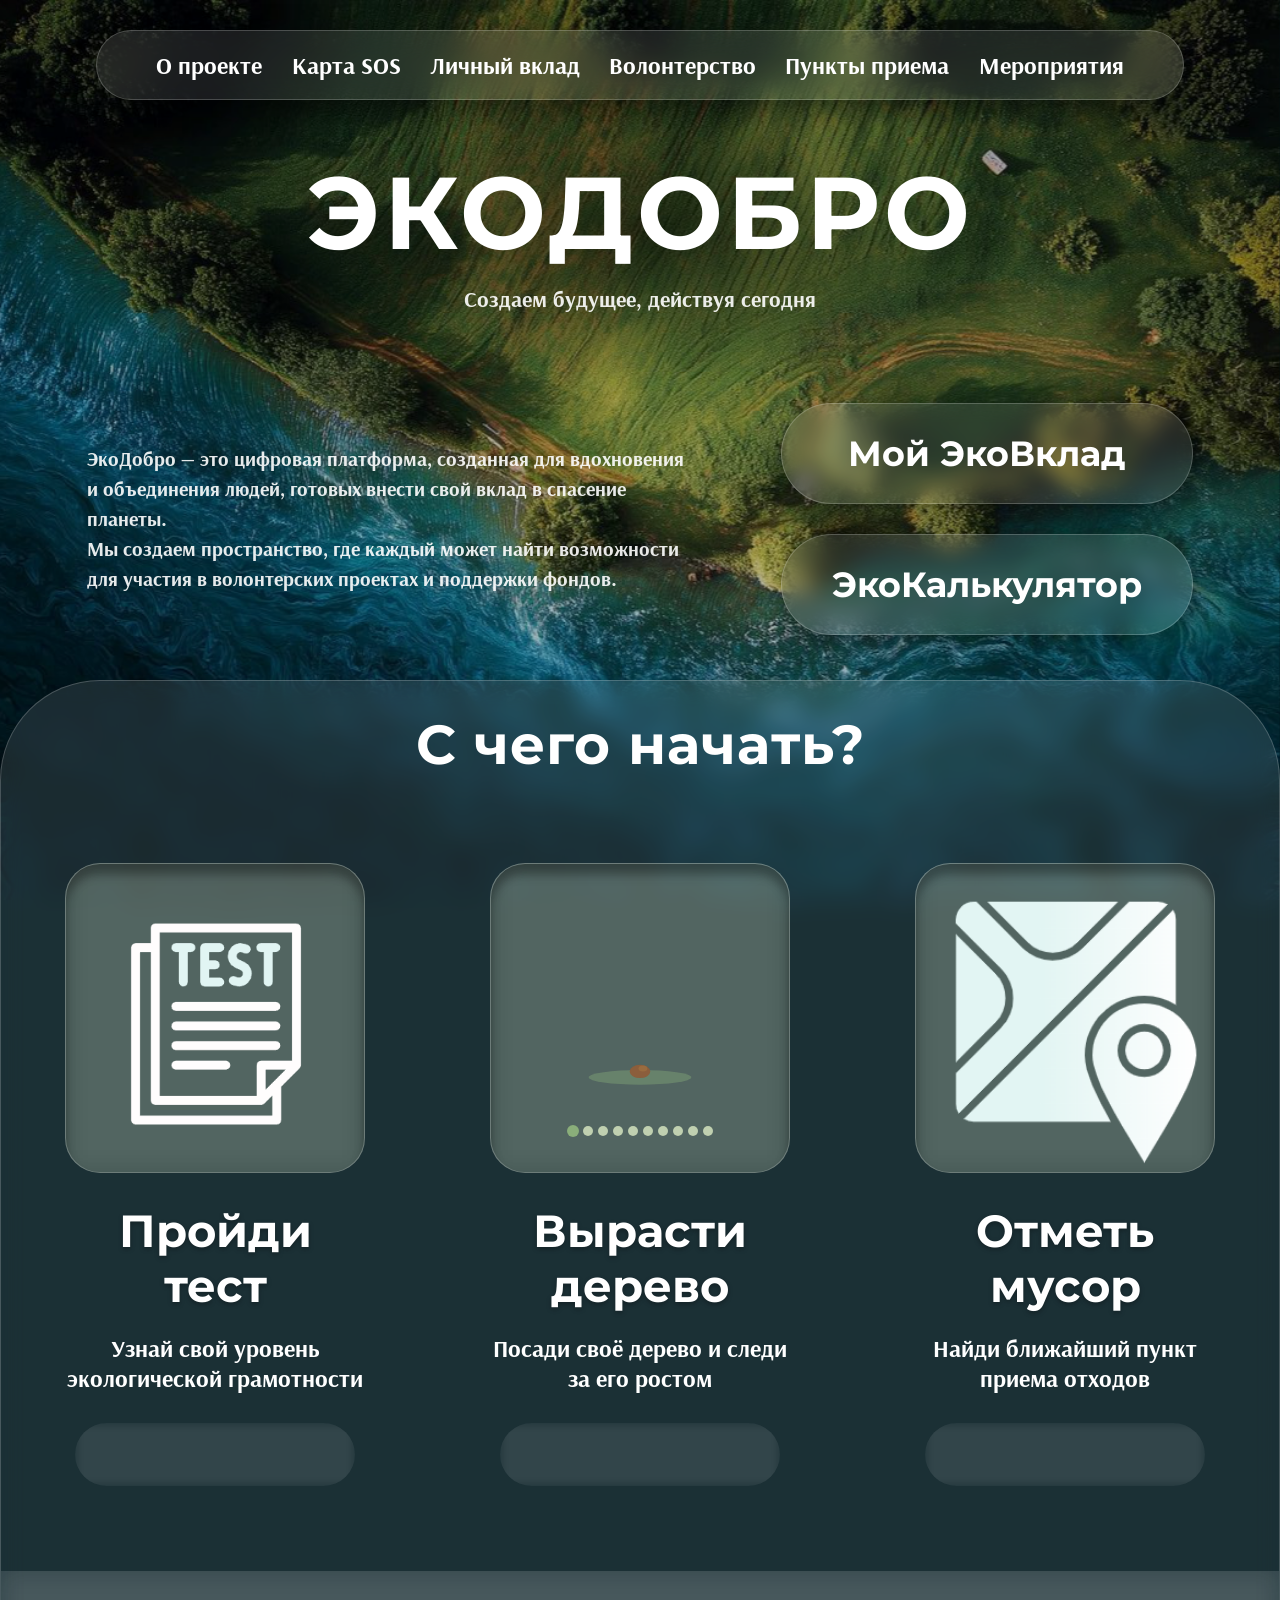
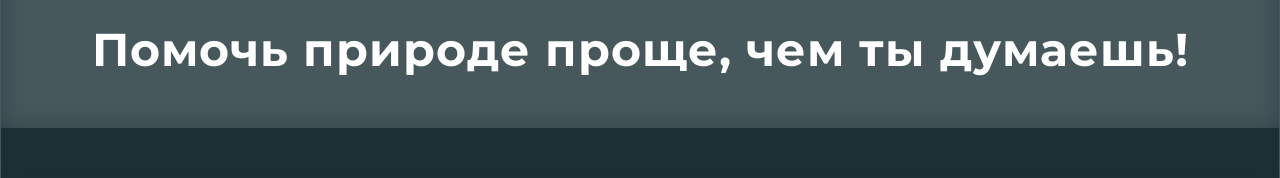
==== commit 1e3a7bb0: "Update index.html" ====
--- a/public_html/index.html
+++ b/public_html/index.html
@@ -5,22 +5,19 @@
     <meta charset="UTF-8">
     <meta name="viewport" content="width=device-width, initial-scale=1.0">
     <title>ЭкоДобро — Главная</title>
-    <!-- Подключение шрифтов Montserrat (700) и Arsenal (400, 700) -->
     <link rel="preconnect" href="https://fonts.googleapis.com">
     <link rel="preconnect" href="https://fonts.gstatic.com" crossorigin>
     <link href="https://fonts.googleapis.com/css2?family=Montserrat:wght@700&family=Arsenal:wght@400;700&display=swap" rel="stylesheet">
-
-    <!-- Подключение вашего файла стилей -->
     <link rel="stylesheet" href="css/css.css"> 
 </head>
 <body>
 
     <div class="main-hero">
-        <!-- Фоновое изображение -->
+       
         <img class="main-hero-bg-img" src="img/Background.jpg" alt="Фон">
         <div class="main-hero-overlay"></div>
         
-        <!-- ПАНЕЛЬ МЕНЮ: РАВНОМЕРНО РАСПРЕДЕЛЕНА -->
+       
         <nav class="main-nav-panel">
             <a href="about.html">О проекте</a>
             <a href="karta-SOS.html">Карта SOS</a>
@@ -30,14 +27,14 @@
             <a href="events.php">Мероприятия</a>
         </nav>
 
-        <!-- ЦЕНТРАЛЬНЫЙ ЗАГОЛОВОК С ТЕНЬЮ-ПОДЛОЖКОЙ -->
+      
         <div class="main-header">
             <div class="main-text-glow"></div> <!-- Овальная тень из ТЗ -->
             <h1>ЭКОДОБРО</h1>
             <p>Создаем будущее, действуя сегодня</p>
         </div>
 
-        <!-- ЦЕНТРАЛЬНАЯ ЧАСТЬ -->
+  
         <div class="main-center-content">
             <div class="main-description">
                 <p>ЭкоДобро — это цифровая платформа, созданная для вдохновения и объединения людей, готовых внести свой вклад в спасение планеты.</p>
@@ -49,13 +46,13 @@
                 <a href="lichniy-vclad.html#ecokalkulator" class="main-glass-btn">ЭкоКалькулятор</a>
             </div>
         </div>
-        <!-- НИЖНЯЯ ЧАСТЬ -->
+     
         <div class="main-bottom-content">
         <div class="start-text">
            <p>С чего начать?</p>
         </div>
         <div class="cards-container">
-            <!-- Карточка 1 -->
+           
             <div class="action-card">
                 <div class="empty-icon-container">
                     <div class="img-test">
@@ -66,18 +63,18 @@
                 <p class="card-description">Узнай свой уровень экологической грамотности</p>
                 <a href="lichniy-vclad.html#ecokalkulator" class="card-btn">К ТЕСТУ</a>
             </div>
-            <!-- Карточка 2 -->
+       
             <div class="action-card">
                 <div class="empty-icon-container">
                     <div id="demoTreeWidget">
                 </div>
-                <!-- Подключаем скрипт демо-дерева -->
+        
                 <script src="js/tree_demo.js"></script></div>
                 <h3 class="card-title">Вырасти дерево</h3>
                 <p class="card-description">Посади своё дерево и следи за его ростом</p>
                 <a href="vhod.php" class="card-btn">К ДЕРЕВУ</a>
             </div>
-            <!-- Карточка 3 -->
+       
             <div class="action-card">
                 <div class="empty-icon-container">
                     <div class="img-map">
@@ -90,7 +87,7 @@
             </div>
         </div>
         
-        <!-- МОТИВАЦИОННАЯ ФРАЗА - ОТДЕЛЬНЫЙ БЛОК, НЕ ВНУТРИ КАРТОЧКИ! -->
+      
         <div class="motivation-container">
             <div class="motivation-text">
                <p>Помочь природе проще, чем ты думаешь!</p>
@@ -116,4 +113,4 @@
 </script>
 </body>
 </main-body>
-</html>+</html>
